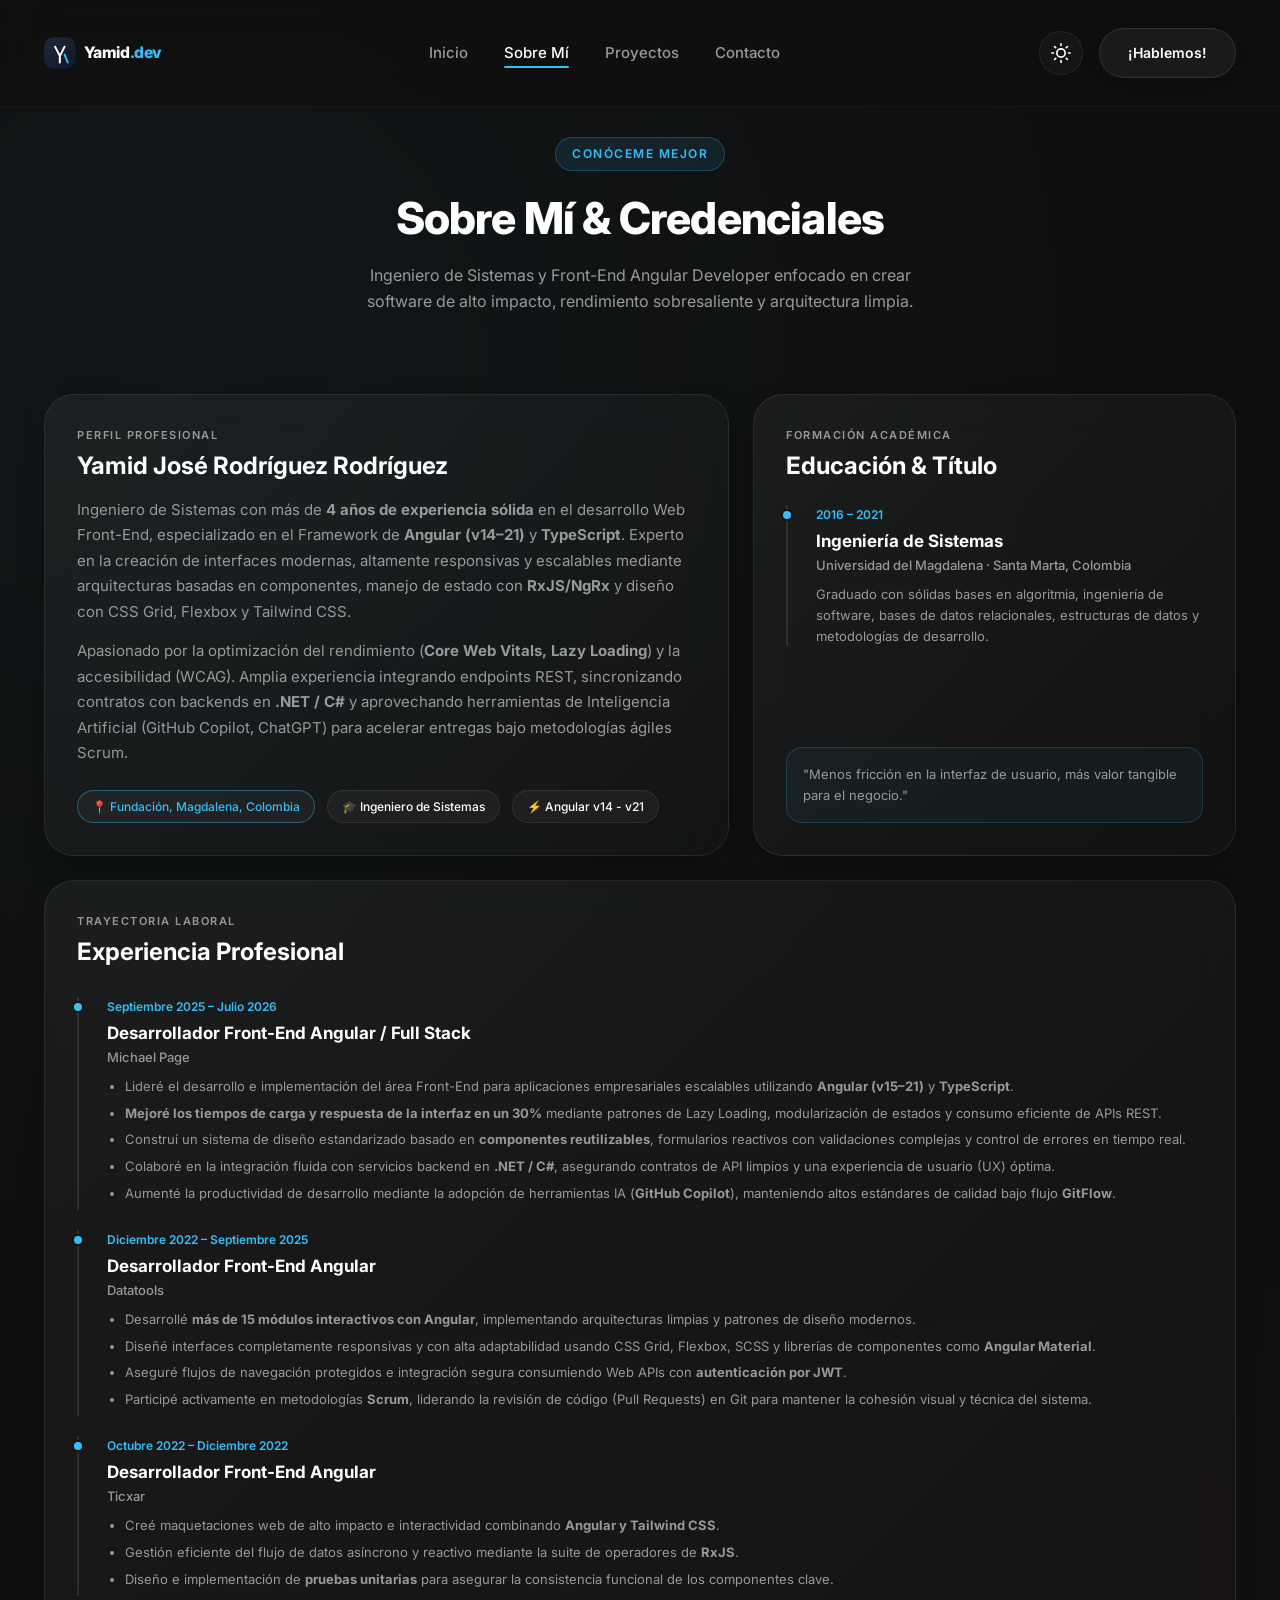
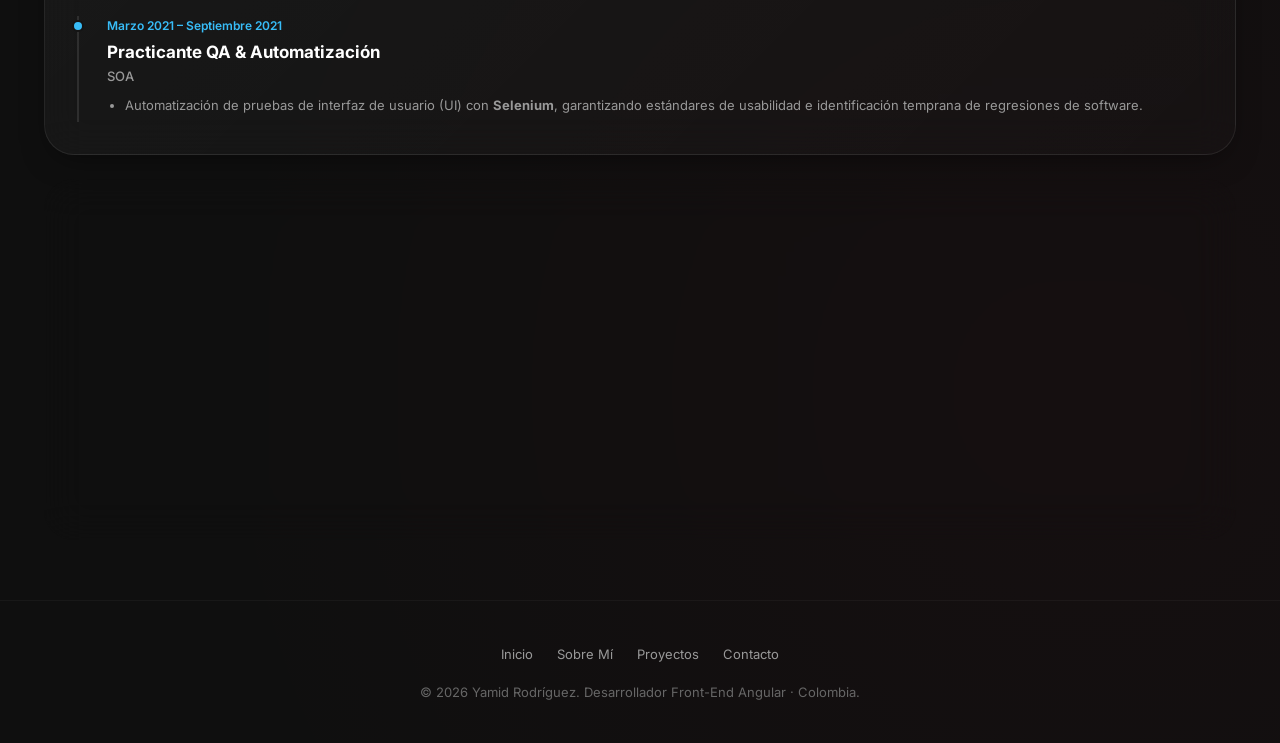
==== about.html @ b15f19d0 "feat: synchronize portfolio with real GitHub projects (SGI, Fondos, Invitacion) and setup Vercel con" ====
<!DOCTYPE html>
<html lang="es" data-theme="dark">
<head>
  <meta charset="UTF-8">
  <meta name="viewport" content="width=device-width, initial-scale=1.0">
  <meta name="color-scheme" content="dark light">
  <title>Sobre Mí & Trayectoria | Yamid Rodríguez</title>
  <meta name="description" content="Conoce la trayectoria profesional, experiencia en Michael Page y Datatools, habilidades técnicas y educación de Yamid José Rodríguez Rodríguez.">

  <!-- Google Fonts: Inter -->
  <link rel="preconnect" href="https://fonts.googleapis.com">
  <link rel="preconnect" href="https://fonts.gstatic.com" crossorigin>
  <link href="https://fonts.googleapis.com/css2?family=Inter:wght@300;400;500;600;700;800;900&display=swap" rel="stylesheet">

  <!-- CSS Stylesheets -->
  <link rel="stylesheet" href="./assets/css/style.css">
  <link rel="stylesheet" href="./assets/css/responsive.css">

  <script src="./assets/js/theme.js"></script>
</head>
<body>

  <!-- Header Area -->
  <header class="header-area">
    <div class="container header-container">
      <a href="index.html" class="logo-wrapper" aria-label="Ir al inicio">
        <svg class="logo-img" viewBox="0 0 160 48" fill="none" height="38" aria-label="Yamid.dev">
          <rect width="40" height="40" y="4" rx="12" fill="url(#logo-grad)"/>
          <path d="M14 16L20 28L26 16M20 28V36" stroke="#ffffff" stroke-width="2.5" stroke-linecap="round" stroke-linejoin="round"/>
          <path d="M26 26L30 36" stroke="#38bdf8" stroke-width="2.5" stroke-linecap="round"/>
          <text x="50" y="30" class="logo-text-main" font-family="'Inter', -apple-system, sans-serif" font-size="20" font-weight="800" letter-spacing="-0.5">Yamid<tspan class="logo-text-accent">.dev</tspan></text>
          <defs>
            <linearGradient id="logo-grad" x1="0" y1="4" x2="40" y2="44" gradientUnits="userSpaceOnUse">
              <stop stop-color="#1e293b"/>
              <stop offset="1" stop-color="#0f172a"/>
            </linearGradient>
          </defs>
        </svg>
      </a>

      <nav aria-label="Navegación principal">
        <ul class="nav-menu">
          <li><a href="index.html" class="nav-link">Inicio</a></li>
          <li><a href="about.html" class="nav-link active">Sobre Mí</a></li>
          <li><a href="works.html" class="nav-link">Proyectos</a></li>
          <li><a href="contact.html" class="nav-link">Contacto</a></li>
        </ul>
      </nav>

      <div class="header-actions">
        <button class="theme-toggle-btn" aria-label="Cambiar tema"></button>
        <a href="contact.html" class="theme-btn">¡Hablemos!</a>
        <button class="mobile-nav-toggle" aria-label="Abrir menú" aria-expanded="false">
          <svg width="24" height="24" viewBox="0 0 24 24" fill="none" stroke="currentColor" stroke-width="2">
            <line x1="3" y1="12" x2="21" y2="12"></line>
            <line x1="3" y1="6" x2="21" y2="6"></line>
            <line x1="3" y1="18" x2="21" y2="18"></line>
          </svg>
        </button>
      </div>
    </div>
  </header>

  <!-- Page Header -->
  <section class="page-header">
    <div class="container">
      <span class="page-badge">CONÓCEME MEJOR</span>
      <h1 class="page-title">Sobre Mí &amp; Credenciales</h1>
      <p class="page-subtitle">
        Ingeniero de Sistemas y Front-End Angular Developer enfocado en crear software de alto impacto, rendimiento sobresaliente y arquitectura limpia.
      </p>
    </div>
  </section>

  <!-- Main Content Bento Grid Layout -->
  <main class="bento-section">
    <div class="container">
      <div class="bento-grid">

        <!-- Perfil Bio Card (7 columns) -->
        <article class="bento-card" style="grid-column: span 7;">
          <div>
            <span class="card-tag">PERFIL PROFESIONAL</span>
            <h2 class="card-title">Yamid José Rodríguez Rodríguez</h2>
            <p class="card-desc" style="font-size: 15px; margin-top: 16px; line-height: 1.7;">
              Ingeniero de Sistemas con más de <strong>4 años de experiencia sólida</strong> en el desarrollo Web Front-End, especializado en el Framework de <strong>Angular (v14–21)</strong> y <strong>TypeScript</strong>. Experto en la creación de interfaces modernas, altamente responsivas y escalables mediante arquitecturas basadas en componentes, manejo de estado con <strong>RxJS/NgRx</strong> y diseño con CSS Grid, Flexbox y Tailwind CSS.
            </p>
            <p class="card-desc" style="font-size: 15px; margin-top: 14px; line-height: 1.7;">
              Apasionado por la optimización del rendimiento (<strong>Core Web Vitals, Lazy Loading</strong>) y la accesibilidad (WCAG). Amplia experiencia integrando endpoints REST, sincronizando contratos con backends en <strong>.NET / C#</strong> y aprovechando herramientas de Inteligencia Artificial (GitHub Copilot, ChatGPT) para acelerar entregas bajo metodologías ágiles Scrum.
            </p>
          </div>
          <div style="margin-top: 24px; display: flex; gap: 12px; flex-wrap: wrap;">
            <span class="skill-tag" style="border-color: rgba(56, 189, 248, 0.4); color: var(--accent);">📍 Fundación, Magdalena, Colombia</span>
            <span class="skill-tag">🎓 Ingeniero de Sistemas</span>
            <span class="skill-tag">⚡ Angular v14 - v21</span>
          </div>
        </article>

        <!-- Formación Académica Card (5 columns) -->
        <article class="bento-card" style="grid-column: span 5;">
          <div>
            <span class="card-tag">FORMACIÓN ACADÉMICA</span>
            <h2 class="card-title">Educación &amp; Título</h2>
            <div class="timeline-list" style="margin-top: 24px;">
              <div class="timeline-item">
                <div class="timeline-date">2016 – 2021</div>
                <div class="timeline-role">Ingeniería de Sistemas</div>
                <div class="timeline-company">Universidad del Magdalena · Santa Marta, Colombia</div>
                <p class="timeline-desc">
                  Graduado con sólidas bases en algoritmia, ingeniería de software, bases de datos relacionales, estructuras de datos y metodologías de desarrollo.
                </p>
              </div>
            </div>
          </div>
          <div style="margin-top: 24px; padding: 16px; background: rgba(56, 189, 248, 0.05); border: 1px solid rgba(56, 189, 248, 0.2); border-radius: 16px;">
            <p style="font-size: 13px; color: var(--text-muted);">
              "Menos fricción en la interfaz de usuario, más valor tangible para el negocio."
            </p>
          </div>
        </article>

        <!-- Experiencia Laboral Detallada (12 columns) -->
        <article class="bento-card" style="grid-column: span 12;">
          <div>
            <span class="card-tag">TRAYECTORIA LABORAL</span>
            <h2 class="card-title">Experiencia Profesional</h2>
            
            <div class="timeline-list" style="margin-top: 30px;">

              <!-- Michael Page -->
              <div class="timeline-item">
                <div class="timeline-date">Septiembre 2025 – Julio 2026</div>
                <div class="timeline-role">Desarrollador Front-End Angular / Full Stack</div>
                <div class="timeline-company">Michael Page</div>
                <ul class="timeline-desc">
                  <li>Lideré el desarrollo e implementación del área Front-End para aplicaciones empresariales escalables utilizando <strong>Angular (v15–21)</strong> y <strong>TypeScript</strong>.</li>
                  <li><strong>Mejoré los tiempos de carga y respuesta de la interfaz en un 30%</strong> mediante patrones de Lazy Loading, modularización de estados y consumo eficiente de APIs REST.</li>
                  <li>Construí un sistema de diseño estandarizado basado en <strong>componentes reutilizables</strong>, formularios reactivos con validaciones complejas y control de errores en tiempo real.</li>
                  <li>Colaboré en la integración fluida con servicios backend en <strong>.NET / C#</strong>, asegurando contratos de API limpios y una experiencia de usuario (UX) óptima.</li>
                  <li>Aumenté la productividad de desarrollo mediante la adopción de herramientas IA (<strong>GitHub Copilot</strong>), manteniendo altos estándares de calidad bajo flujo <strong>GitFlow</strong>.</li>
                </ul>
              </div>

              <!-- Datatools -->
              <div class="timeline-item">
                <div class="timeline-date">Diciembre 2022 – Septiembre 2025</div>
                <div class="timeline-role">Desarrollador Front-End Angular</div>
                <div class="timeline-company">Datatools</div>
                <ul class="timeline-desc">
                  <li>Desarrollé <strong>más de 15 módulos interactivos con Angular</strong>, implementando arquitecturas limpias y patrones de diseño modernos.</li>
                  <li>Diseñé interfaces completamente responsivas y con alta adaptabilidad usando CSS Grid, Flexbox, SCSS y librerías de componentes como <strong>Angular Material</strong>.</li>
                  <li>Aseguré flujos de navegación protegidos e integración segura consumiendo Web APIs con <strong>autenticación por JWT</strong>.</li>
                  <li>Participé activamente en metodologías <strong>Scrum</strong>, liderando la revisión de código (Pull Requests) en Git para mantener la cohesión visual y técnica del sistema.</li>
                </ul>
              </div>

              <!-- Ticxar -->
              <div class="timeline-item">
                <div class="timeline-date">Octubre 2022 – Diciembre 2022</div>
                <div class="timeline-role">Desarrollador Front-End Angular</div>
                <div class="timeline-company">Ticxar</div>
                <ul class="timeline-desc">
                  <li>Creé maquetaciones web de alto impacto e interactividad combinando <strong>Angular y Tailwind CSS</strong>.</li>
                  <li>Gestión eficiente del flujo de datos asíncrono y reactivo mediante la suite de operadores de <strong>RxJS</strong>.</li>
                  <li>Diseño e implementación de <strong>pruebas unitarias</strong> para asegurar la consistencia funcional de los componentes clave.</li>
                </ul>
              </div>

              <!-- SOA -->
              <div class="timeline-item">
                <div class="timeline-date">Marzo 2021 – Septiembre 2021</div>
                <div class="timeline-role">Practicante QA &amp; Automatización</div>
                <div class="timeline-company">SOA</div>
                <ul class="timeline-desc">
                  <li>Automatización de pruebas de interfaz de usuario (UI) con <strong>Selenium</strong>, garantizando estándares de usabilidad e identificación temprana de regresiones de software.</li>
                </ul>
              </div>

            </div>
          </div>
        </article>

        <!-- Habilidades Técnicas Desglosadas (12 columns) -->
        <article class="bento-card" id="skills" style="grid-column: span 12;">
          <div>
            <span class="card-tag">ARSENAL TÉCNICO</span>
            <h2 class="card-title">Habilidades &amp; Tecnologías</h2>
            
            <div style="display: grid; grid-template-columns: repeat(auto-fit, minmax(260px, 1fr)); gap: 24px; margin-top: 28px;">
              
              <!-- Frontend Core -->
              <div class="skills-category">
                <h4>Frontend Core</h4>
                <div class="skill-tags">
                  <span class="skill-tag">Angular (v10–21)</span>
                  <span class="skill-tag">TypeScript</span>
                  <span class="skill-tag">JavaScript (ES6+)</span>
                  <span class="skill-tag">HTML5</span>
                  <span class="skill-tag">CSS3 / SCSS</span>
                  <span class="skill-tag">RxJS Observables</span>
                  <span class="skill-tag">NgRx State Management</span>
                  <span class="skill-tag">Figma</span>
                </div>
              </div>

              <!-- UI & Estilos -->
              <div class="skills-category">
                <h4>UI &amp; Estilos</h4>
                <div class="skill-tags">
                  <span class="skill-tag">Tailwind CSS</span>
                  <span class="skill-tag">Angular Material</span>
                  <span class="skill-tag">CSS Grid</span>
                  <span class="skill-tag">Flexbox</span>
                  <span class="skill-tag">Bootstrap</span>
                  <span class="skill-tag">Responsive Web Design</span>
                  <span class="skill-tag">UI/UX Parsing</span>
                </div>
              </div>

              <!-- Integración & Testing -->
              <div class="skills-category">
                <h4>Integración &amp; Testing</h4>
                <div class="skill-tags">
                  <span class="skill-tag">RESTful APIs</span>
                  <span class="skill-tag">JWT Authentication</span>
                  <span class="skill-tag">Integración .NET / C#</span>
                  <span class="skill-tag">Jasmine</span>
                  <span class="skill-tag">Karma</span>
                  <span class="skill-tag">Selenium</span>
                  <span class="skill-tag">Postman &amp; Swagger</span>
                </div>
              </div>

              <!-- Herramientas & Ágil -->
              <div class="skills-category">
                <h4>Herramientas &amp; Ágil</h4>
                <div class="skill-tags">
                  <span class="skill-tag">Git / GitHub</span>
                  <span class="skill-tag">GitFlow</span>
                  <span class="skill-tag">Azure DevOps</span>
                  <span class="skill-tag">CI/CD Pipelines</span>
                  <span class="skill-tag">GitHub Copilot</span>
                  <span class="skill-tag">ChatGPT</span>
                  <span class="skill-tag">Scrum / Kanban</span>
                </div>
              </div>

            </div>
          </div>
        </article>

      </div>
    </div>
  </main>

  <!-- Footer -->
  <footer class="footer-area">
    <div class="container footer-inner">
      <ul class="footer-nav">
        <li><a href="index.html">Inicio</a></li>
        <li><a href="about.html">Sobre Mí</a></li>
        <li><a href="works.html">Proyectos</a></li>
        <li><a href="contact.html">Contacto</a></li>
      </ul>
      <p class="footer-copy">
        © 2026 Yamid Rodríguez. Desarrollador Front-End Angular · Colombia.
      </p>
    </div>
  </footer>

  <script src="./assets/js/main.js"></script>
</body>
</html>
---- assets/css/style.css ----
/* ==========================================================================
   Gridx Portfolio - Stylesheet
   Designed for Yamid Rodríguez | Front-End Angular Developer
   ========================================================================== */

:root {
  /* Dark Theme Default */
  --bg-body: #0f0f0f;
  --bg-surface: #141414;
  --bg-card: linear-gradient(135deg, rgba(255, 255, 255, 0.05) 0%, rgba(255, 255, 255, 0.015) 100%);
  --bg-card-hover: linear-gradient(135deg, rgba(255, 255, 255, 0.08) 0%, rgba(255, 255, 255, 0.03) 100%);
  --border-color: rgba(255, 255, 255, 0.08);
  --border-hover: rgba(255, 255, 255, 0.22);
  --text-main: #ffffff;
  --text-muted: #999999;
  --text-dim: #666666;
  --accent: #38bdf8;
  --accent-glow: rgba(56, 189, 248, 0.15);
  --accent-angular: #dd0031;
  --btn-bg: #1a1a1a;
  --btn-text: #ffffff;
  --btn-border: rgba(255, 255, 255, 0.1);
  --btn-hover-bg: #38bdf8;
  --btn-hover-text: #0b0f19;
  --shadow-card: 0 10px 30px -10px rgba(0, 0, 0, 0.5);
  --glow-color: rgba(255, 255, 255, 0.06);

  /* Radius */
  --radius-card: 30px;
  --radius-pill: 100px;
  --radius-inner: 20px;

  /* Transitions */
  --transition-smooth: all 0.35s cubic-bezier(0.16, 1, 0.3, 1);
  color-scheme: dark;
}

[data-theme="light"] {
  --bg-body: #f6f7fb;
  --bg-surface: #ffffff;
  --bg-card: linear-gradient(135deg, rgba(255, 255, 255, 0.95) 0%, rgba(245, 247, 250, 0.8) 100%);
  --bg-card-hover: linear-gradient(135deg, #ffffff 0%, #f0f3f8 100%);
  --border-color: rgba(0, 0, 0, 0.08);
  --border-hover: rgba(56, 189, 248, 0.4);
  --text-main: #111827;
  --text-muted: #555555;
  --text-dim: #888888;
  --accent: #0284c7;
  --accent-glow: rgba(2, 132, 199, 0.12);
  --btn-bg: #0f172a;
  --btn-text: #ffffff;
  --btn-border: transparent;
  --btn-hover-bg: #0284c7;
  --btn-hover-text: #ffffff;
  --shadow-card: 0 15px 35px -10px rgba(0, 0, 0, 0.07);
  --glow-color: rgba(2, 132, 199, 0.08);
  color-scheme: light;
}

/* Reset & Base */
*, *::before, *::after {
  box-sizing: border-box;
  margin: 0;
  padding: 0;
}

html {
  font-family: 'Inter', -apple-system, BlinkMacSystemFont, 'Segoe UI', Roboto, Oxygen, Ubuntu, Cantarell, sans-serif;
  background-color: var(--bg-body);
  color: var(--text-main);
  line-height: 1.6;
  scroll-behavior: smooth;
  -webkit-font-smoothing: antialiased;
}

body {
  min-height: 100vh;
  background-color: var(--bg-body);
  background-image: 
    radial-gradient(circle at 15% 15%, rgba(56, 189, 248, 0.04) 0%, transparent 40%),
    radial-gradient(circle at 85% 85%, rgba(221, 0, 49, 0.03) 0%, transparent 40%);
  background-attachment: fixed;
  overflow-x: hidden;
  display: flex;
  flex-direction: column;
  opacity: 1;
  transform: translateY(0);
  transition: opacity 0.25s cubic-bezier(0.16, 1, 0.3, 1), transform 0.25s cubic-bezier(0.16, 1, 0.3, 1);
}

body.page-entering {
  opacity: 0;
  transform: translateY(8px);
}

body.page-exiting {
  opacity: 0;
  transform: translateY(-8px);
  pointer-events: none;
}

/* ==========================================================================
   Modern View Transitions (Cross-Document)
   ========================================================================== */
@media (prefers-reduced-motion: no-preference) {
  @view-transition {
    navigation: auto;
  }

  ::view-transition-old(root) {
    animation: 240ms cubic-bezier(0.4, 0, 1, 1) both page-view-out;
  }

  ::view-transition-new(root) {
    animation: 280ms cubic-bezier(0, 0, 0.2, 1) both page-view-in;
  }
}

@keyframes page-view-out {
  from { opacity: 1; transform: scale(1); }
  to { opacity: 0; transform: scale(0.99); }
}

@keyframes page-view-in {
  from { opacity: 0; transform: scale(1.01) translateY(6px); }
  to { opacity: 1; transform: scale(1) translateY(0); }
}

/* Custom Scrollbar */
::-webkit-scrollbar {
  width: 8px;
}
::-webkit-scrollbar-track {
  background: var(--bg-body);
}
::-webkit-scrollbar-thumb {
  background: rgba(255, 255, 255, 0.15);
  border-radius: 4px;
}
[data-theme="light"] ::-webkit-scrollbar-thumb {
  background: rgba(0, 0, 0, 0.2);
}

a {
  color: inherit;
  text-decoration: none;
  transition: var(--transition-smooth);
}

img, svg {
  display: block;
  max-width: 100%;
}

.container {
  width: 100%;
  max-width: 1240px;
  margin: 0 auto;
  padding: 0 24px;
}

/* Header & Navigation */
.header-area {
  padding: 28px 0;
  position: sticky;
  top: 0;
  z-index: 100;
  background: rgba(15, 15, 15, 0.75);
  backdrop-filter: blur(16px);
  -webkit-backdrop-filter: blur(16px);
  border-bottom: 1px solid rgba(255, 255, 255, 0.04);
}

[data-theme="light"] .header-area {
  background: rgba(246, 247, 251, 0.85);
  border-bottom: 1px solid rgba(0, 0, 0, 0.05);
}

.header-container {
  display: flex;
  align-items: center;
  justify-content: space-between;
}

.logo-wrapper {
  display: flex;
  align-items: center;
  gap: 12px;
  color: var(--text-main);
}

.logo-img {
  height: 38px;
  width: auto;
}

.logo-text-main {
  fill: var(--text-main);
  transition: fill 0.3s ease;
}

.logo-text-accent {
  fill: var(--accent);
  transition: fill 0.3s ease;
}

.nav-menu {
  display: flex;
  align-items: center;
  list-style: none;
  gap: 36px;
}

.nav-link {
  font-size: 15px;
  font-weight: 500;
  color: var(--text-muted);
  position: relative;
  padding: 6px 0;
}

.nav-link:hover,
.nav-link.active {
  color: var(--text-main);
}

.nav-link.active::after {
  content: '';
  position: absolute;
  bottom: 0;
  left: 0;
  width: 100%;
  height: 2px;
  background-color: var(--accent);
  border-radius: 2px;
}

.header-actions {
  display: flex;
  align-items: center;
  gap: 16px;
}

/* Theme Toggle Button */
.theme-toggle-btn {
  background: var(--bg-surface);
  border: 1px solid var(--border-color);
  color: var(--text-main);
  width: 44px;
  height: 44px;
  border-radius: 50%;
  cursor: pointer;
  display: flex;
  align-items: center;
  justify-content: center;
  transition: var(--transition-smooth);
}

.theme-toggle-btn:hover {
  border-color: var(--accent);
  transform: rotate(15deg);
}

.theme-toggle-btn svg {
  width: 20px;
  height: 20px;
}

/* Buttons */
.theme-btn {
  display: inline-flex;
  align-items: center;
  justify-content: center;
  gap: 8px;
  padding: 13px 28px;
  border-radius: var(--radius-pill);
  background: var(--btn-bg);
  color: var(--btn-text);
  font-size: 14px;
  font-weight: 600;
  border: 1px solid var(--btn-border);
  cursor: pointer;
  transition: var(--transition-smooth);
  box-shadow: 0 4px 15px rgba(0, 0, 0, 0.15);
}

.theme-btn:hover {
  background: var(--btn-hover-bg);
  color: var(--btn-hover-text);
  border-color: transparent;
  transform: translateY(-2px);
  box-shadow: 0 8px 25px rgba(56, 189, 248, 0.25);
}

.theme-btn-secondary {
  background: rgba(255, 255, 255, 0.05);
  border: 1px solid var(--border-color);
}
.theme-btn-secondary:hover {
  background: rgba(255, 255, 255, 0.1);
  color: var(--text-main);
  border-color: var(--border-hover);
}

/* Mobile Toggle */
.mobile-nav-toggle {
  display: none;
  background: none;
  border: none;
  color: var(--text-main);
  cursor: pointer;
  padding: 8px;
}

/* ==========================================================================
   Bento Grid Architecture
   ========================================================================== */
.bento-section {
  padding: 40px 0 60px;
  flex: 1;
}

.bento-grid {
  display: grid;
  grid-template-columns: repeat(12, 1fr);
  gap: 24px;
}

@keyframes bentoIn {
  from {
    opacity: 0;
    transform: translateY(16px);
  }
  to {
    opacity: 1;
    transform: translateY(0);
  }
}

/* Generic Bento Card */
.bento-card {
  position: relative;
  background: var(--bg-card);
  border: 1px solid var(--border-color);
  border-radius: var(--radius-card);
  padding: 32px;
  display: flex;
  flex-direction: column;
  justify-content: space-between;
  overflow: hidden;
  box-shadow: var(--shadow-card);
  backdrop-filter: blur(20px);
  -webkit-backdrop-filter: blur(20px);
  transition: border-color 0.35s ease, transform 0.35s cubic-bezier(0.16, 1, 0.3, 1), box-shadow 0.35s ease;
  animation: bentoIn 0.45s cubic-bezier(0.16, 1, 0.3, 1) both;
}

.bento-grid > *:nth-child(1) { animation-delay: 0.04s; }
.bento-grid > *:nth-child(2) { animation-delay: 0.08s; }
.bento-grid > *:nth-child(3) { animation-delay: 0.12s; }
.bento-grid > *:nth-child(4) { animation-delay: 0.16s; }
.bento-grid > *:nth-child(5) { animation-delay: 0.20s; }
.bento-grid > *:nth-child(6) { animation-delay: 0.24s; }
.bento-grid > *:nth-child(7) { animation-delay: 0.28s; }
.bento-grid > *:nth-child(8) { animation-delay: 0.32s; }

@media (prefers-reduced-motion: reduce) {
  .bento-card,
  body {
    animation: none !important;
    transition: none !important;
  }
}

.bento-card::before {
  content: '';
  position: absolute;
  top: var(--mouse-y, -100px);
  left: var(--mouse-x, -100px);
  width: 250px;
  height: 250px;
  background: radial-gradient(circle, var(--glow-color) 0%, transparent 70%);
  transform: translate(-50%, -50%);
  pointer-events: none;
  opacity: 0;
  transition: opacity 0.3s ease;
  z-index: 0;
}

.bento-card:hover::before {
  opacity: 1;
}

.bento-card:hover {
  border-color: var(--border-hover);
  transform: translateY(-4px);
  box-shadow: 0 16px 40px -10px rgba(0, 0, 0, 0.6);
}

.bento-card > * {
  position: relative;
  z-index: 1;
}

/* Signature Gridx Arrow Button */
.card-arrow-btn {
  position: absolute;
  bottom: 28px;
  right: 28px;
  width: 44px;
  height: 44px;
  border-radius: 50%;
  display: flex;
  align-items: center;
  justify-content: center;
  background: rgba(255, 255, 255, 0.03);
  border: 1px solid var(--border-color);
  color: var(--text-muted);
  transition: var(--transition-smooth);
  z-index: 2;
}

.card-arrow-btn svg {
  width: 18px;
  height: 18px;
  transition: transform 0.3s ease;
}

.bento-card:hover .card-arrow-btn {
  background: var(--text-main);
  color: var(--bg-body);
  border-color: var(--text-main);
  transform: scale(1.08);
}

[data-theme="light"] .bento-card:hover .card-arrow-btn {
  background: var(--btn-hover-bg);
  color: #ffffff;
}

.bento-card:hover .card-arrow-btn svg {
  transform: translate(2px, -2px);
}

/* Card Content Typography */
.card-tag {
  font-size: 11px;
  text-transform: uppercase;
  letter-spacing: 1.5px;
  color: var(--text-muted);
  font-weight: 600;
  margin-bottom: 6px;
  display: block;
}

.card-title {
  font-size: 24px;
  font-weight: 700;
  color: var(--text-main);
  line-height: 1.25;
}

.card-desc {
  font-size: 14px;
  color: var(--text-muted);
  margin-top: 8px;
  line-height: 1.5;
}

/* ==========================================================================
   Bento Grid Specific Cards (Row 1)
   ========================================================================== */

/* 1. Hero Profile Card (Span 7 cols) */
.card-hero-profile {
  grid-column: span 7;
  display: flex;
  flex-direction: row;
  align-items: center;
  gap: 32px;
  padding: 40px;
}

.hero-avatar-box {
  flex-shrink: 0;
  width: 190px;
  height: 190px;
  border-radius: 24px;
  overflow: hidden;
  border: 1px solid var(--border-color);
  background: #151926;
  position: relative;
}

.hero-avatar-box img {
  width: 100%;
  height: 100%;
  object-fit: cover;
}

.hero-info {
  flex: 1;
}

.hero-role-pill {
  display: inline-flex;
  align-items: center;
  gap: 8px;
  padding: 6px 14px;
  border-radius: var(--radius-pill);
  background: rgba(56, 189, 248, 0.1);
  border: 1px solid rgba(56, 189, 248, 0.25);
  color: var(--accent);
  font-size: 12px;
  font-weight: 600;
  margin-bottom: 14px;
}

.hero-name {
  font-size: 36px;
  font-weight: 800;
  letter-spacing: -0.5px;
  line-height: 1.15;
  color: var(--text-main);
  margin-bottom: 12px;
}

.hero-bio {
  font-size: 14px;
  color: var(--text-muted);
  line-height: 1.6;
  max-width: 380px;
}

/* 2. Credentials / About Teaser Card (Span 5 cols) */
.card-credentials {
  grid-column: span 5;
}

.credentials-preview {
  margin: 16px 0 24px;
  padding: 16px;
  background: rgba(0, 0, 0, 0.2);
  border: 1px solid rgba(255, 255, 255, 0.05);
  border-radius: 18px;
}

.credentials-preview-item {
  display: flex;
  align-items: center;
  gap: 12px;
  margin-bottom: 10px;
}
.credentials-preview-item:last-child {
  margin-bottom: 0;
}

.cred-icon {
  width: 32px;
  height: 32px;
  border-radius: 8px;
  display: flex;
  align-items: center;
  justify-content: center;
  background: rgba(255, 255, 255, 0.05);
  color: var(--accent);
}

.cred-text h4 {
  font-size: 13px;
  font-weight: 600;
}
.cred-text p {
  font-size: 11px;
  color: var(--text-muted);
}

/* ==========================================================================
   Bento Grid Row 2: Marquee Ticker (Span 12 cols)
   ========================================================================== */
.card-marquee {
  grid-column: span 12;
  padding: 18px 0;
  border-radius: var(--radius-pill);
  overflow: hidden;
  background: var(--bg-surface);
  border: 1px solid var(--border-color);
}

.marquee-track {
  display: flex;
  width: max-content;
  animation: marquee-slide 28s linear infinite;
  white-space: nowrap;
}

.marquee-track:hover {
  animation-play-state: paused;
}

.marquee-content {
  display: flex;
  align-items: center;
  gap: 32px;
  padding-right: 32px;
  font-size: 13px;
  font-weight: 600;
  text-transform: uppercase;
  letter-spacing: 1.5px;
  color: var(--text-muted);
}

.marquee-item {
  display: flex;
  align-items: center;
  gap: 12px;
}

.marquee-star {
  color: var(--accent);
  font-size: 16px;
}

@keyframes marquee-slide {
  0% { transform: translateX(0); }
  100% { transform: translateX(-50%); }
}

/* ==========================================================================
   Bento Grid Row 3: Projects, Services & Profiles
   ========================================================================== */

/* 3. Featured Projects Showcase Card (Span 4 cols) */
.card-projects-showcase {
  grid-column: span 4;
}

.project-thumb-preview {
  margin: 10px 0 20px;
  border-radius: 18px;
  overflow: hidden;
  border: 1px solid rgba(255, 255, 255, 0.06);
  height: 165px;
}

.project-thumb-preview img {
  width: 100%;
  height: 100%;
  object-fit: cover;
  transition: transform 0.5s ease;
}

.card-projects-showcase:hover .project-thumb-preview img {
  transform: scale(1.04);
}

/* 4. Specialization / Services Card (Span 4 cols) */
.card-services {
  grid-column: span 4;
}

.services-icons-grid {
  display: grid;
  grid-template-columns: repeat(3, 1fr);
  gap: 12px;
  margin: 20px 0 30px;
}

.service-icon-box {
  background: rgba(255, 255, 255, 0.03);
  border: 1px solid rgba(255, 255, 255, 0.06);
  border-radius: 16px;
  padding: 16px 8px;
  text-align: center;
  display: flex;
  flex-direction: column;
  align-items: center;
  gap: 8px;
  transition: var(--transition-smooth);
}

.service-icon-box svg {
  width: 28px;
  height: 28px;
  color: var(--accent);
}

.service-icon-box span {
  font-size: 11px;
  font-weight: 600;
  color: var(--text-muted);
}

.bento-card:hover .service-icon-box {
  background: rgba(255, 255, 255, 0.06);
}

/* 5. Stay With Me / Social Profiles Card (Span 4 cols) */
.card-profiles {
  grid-column: span 4;
}

.social-links-grid {
  display: flex;
  align-items: center;
  justify-content: center;
  gap: 16px;
  margin: 24px 0 30px;
}

.social-circle-btn {
  width: 58px;
  height: 58px;
  border-radius: 50%;
  background: rgba(255, 255, 255, 0.03);
  border: 1px solid var(--border-color);
  display: flex;
  align-items: center;
  justify-content: center;
  color: var(--text-main);
  transition: var(--transition-smooth);
}

.social-circle-btn svg {
  width: 22px;
  height: 22px;
}

.social-circle-btn:hover {
  background: var(--text-main);
  color: var(--bg-body);
  border-color: var(--text-main);
  transform: translateY(-4px);
}

/* ==========================================================================
   Bento Grid Row 4: Stats & CTA Card
   ========================================================================== */

/* 6. Stats Metrics Card (Span 5 cols) */
.card-stats {
  grid-column: span 5;
}

.stats-container {
  display: grid;
  grid-template-columns: repeat(3, 1fr);
  gap: 12px;
  height: 100%;
  align-items: center;
}

.stat-item {
  background: rgba(255, 255, 255, 0.03);
  border: 1px solid rgba(255, 255, 255, 0.06);
  border-radius: 20px;
  padding: 24px 12px;
  text-align: center;
  transition: var(--transition-smooth);
}

.stat-number {
  font-size: 34px;
  font-weight: 800;
  color: var(--text-main);
  line-height: 1;
  margin-bottom: 8px;
  background: linear-gradient(135deg, #ffffff 40%, var(--accent) 100%);
  -webkit-background-clip: text;
  -webkit-text-fill-color: transparent;
}

.stat-label {
  font-size: 11px;
  text-transform: uppercase;
  letter-spacing: 1px;
  color: var(--text-muted);
  font-weight: 600;
  line-height: 1.3;
}

/* 7. Call To Action (Let's Work Together) Card (Span 7 cols) */
.card-cta {
  grid-column: span 7;
  display: flex;
  flex-direction: column;
  justify-content: space-between;
}

.cta-headline {
  font-size: 42px;
  font-weight: 800;
  line-height: 1.15;
  letter-spacing: -0.5px;
  margin-top: 10px;
}

.cta-headline span {
  color: var(--accent);
}

.cta-actions {
  display: flex;
  align-items: center;
  gap: 16px;
  margin-top: 24px;
}

/* ==========================================================================
   Subpages Style (About, Works, Contact)
   ========================================================================== */
.page-header {
  padding: 30px 0 40px;
  text-align: center;
}

.page-badge {
  display: inline-flex;
  align-items: center;
  gap: 8px;
  padding: 6px 16px;
  border-radius: var(--radius-pill);
  background: rgba(56, 189, 248, 0.1);
  border: 1px solid rgba(56, 189, 248, 0.25);
  color: var(--accent);
  font-size: 12px;
  font-weight: 600;
  text-transform: uppercase;
  letter-spacing: 1.5px;
  margin-bottom: 12px;
}

.page-title {
  font-size: 44px;
  font-weight: 800;
  letter-spacing: -0.8px;
  color: var(--text-main);
}

.page-subtitle {
  font-size: 16px;
  color: var(--text-muted);
  max-width: 600px;
  margin: 10px auto 0;
}

/* Timeline Components (About Page) */
.timeline-list {
  display: flex;
  flex-direction: column;
  gap: 20px;
  margin-top: 20px;
}

.timeline-item {
  position: relative;
  padding-left: 28px;
  border-left: 2px solid rgba(255, 255, 255, 0.1);
}

.timeline-item::before {
  content: '';
  position: absolute;
  left: -7px;
  top: 4px;
  width: 12px;
  height: 12px;
  border-radius: 50%;
  background: var(--accent);
  border: 2px solid var(--bg-surface);
}

.timeline-date {
  font-size: 12px;
  font-weight: 600;
  color: var(--accent);
  margin-bottom: 4px;
}

.timeline-role {
  font-size: 17px;
  font-weight: 700;
  color: var(--text-main);
}

.timeline-company {
  font-size: 13px;
  color: var(--text-muted);
  font-weight: 500;
  margin-bottom: 8px;
}

.timeline-desc {
  font-size: 13px;
  color: var(--text-muted);
  line-height: 1.6;
}

.timeline-desc li {
  margin-left: 18px;
  margin-bottom: 6px;
}

/* Skills Badges Grid */
.skills-category {
  margin-bottom: 24px;
}
.skills-category:last-child {
  margin-bottom: 0;
}

.skills-category h4 {
  font-size: 13px;
  text-transform: uppercase;
  letter-spacing: 1px;
  color: var(--text-muted);
  margin-bottom: 12px;
}

.skill-tags {
  display: flex;
  flex-wrap: wrap;
  gap: 8px;
}

.skill-tag {
  background: rgba(255, 255, 255, 0.04);
  border: 1px solid var(--border-color);
  padding: 6px 14px;
  border-radius: var(--radius-pill);
  font-size: 12px;
  font-weight: 500;
  color: var(--text-main);
  transition: var(--transition-smooth);
}

.skill-tag:hover {
  background: rgba(56, 189, 248, 0.15);
  border-color: var(--accent);
  color: var(--accent);
}

/* Projects Filter & Grid (Works Page) */
.filter-tabs {
  display: flex;
  justify-content: center;
  flex-wrap: wrap;
  gap: 12px;
  margin-bottom: 36px;
}

.filter-btn {
  background: var(--bg-surface);
  border: 1px solid var(--border-color);
  color: var(--text-muted);
  padding: 10px 22px;
  border-radius: var(--radius-pill);
  font-size: 13px;
  font-weight: 600;
  cursor: pointer;
  transition: var(--transition-smooth);
}

.filter-btn:hover,
.filter-btn.active {
  background: var(--accent);
  color: #0b0f19;
  border-color: var(--accent);
}

.works-grid {
  display: grid;
  grid-template-columns: repeat(2, 1fr);
  gap: 24px;
}

.project-card {
  display: flex;
  flex-direction: column;
}

.project-media {
  border-radius: 20px;
  overflow: hidden;
  border: 1px solid rgba(255, 255, 255, 0.08);
  height: 240px;
  position: relative;
  margin-bottom: 20px;
}

.project-media img {
  width: 100%;
  height: 100%;
  object-fit: cover;
  transition: transform 0.5s ease;
}

.project-card:hover .project-media img {
  transform: scale(1.05);
}

.project-badges {
  display: flex;
  gap: 8px;
  flex-wrap: wrap;
  margin: 12px 0;
}

.project-actions {
  display: flex;
  gap: 12px;
  margin-top: 18px;
}

/* Contact Page Components */
.contact-grid {
  display: grid;
  grid-template-columns: 5fr 7fr;
  gap: 24px;
}

.contact-info-list {
  display: flex;
  flex-direction: column;
  gap: 16px;
  margin-top: 24px;
}

.contact-info-item {
  display: flex;
  align-items: center;
  gap: 16px;
  padding: 16px;
  border-radius: 18px;
  background: rgba(255, 255, 255, 0.02);
  border: 1px solid var(--border-color);
  transition: var(--transition-smooth);
}

.contact-info-item:hover {
  border-color: var(--accent);
  background: rgba(56, 189, 248, 0.04);
}

.contact-info-icon {
  width: 44px;
  height: 44px;
  border-radius: 12px;
  background: rgba(56, 189, 248, 0.1);
  color: var(--accent);
  display: flex;
  align-items: center;
  justify-content: center;
  flex-shrink: 0;
}

.contact-info-text h5 {
  font-size: 11px;
  text-transform: uppercase;
  color: var(--text-muted);
  letter-spacing: 1px;
}

.contact-info-text p {
  font-size: 14px;
  font-weight: 600;
  color: var(--text-main);
}

.copy-btn {
  background: none;
  border: none;
  color: var(--text-muted);
  cursor: pointer;
  margin-left: auto;
  padding: 8px;
  transition: var(--transition-smooth);
}

.copy-btn:hover {
  color: var(--accent);
  transform: scale(1.15);
}

/* Contact Form */
.contact-form {
  display: flex;
  flex-direction: column;
  gap: 16px;
}

.form-group {
  display: flex;
  flex-direction: column;
  gap: 8px;
}

.form-group label {
  font-size: 13px;
  font-weight: 600;
  color: var(--text-main);
}

.form-input,
.form-textarea {
  width: 100%;
  padding: 14px 18px;
  border-radius: 14px;
  background: rgba(255, 255, 255, 0.03);
  border: 1px solid var(--border-color);
  color: var(--text-main);
  font-family: inherit;
  font-size: 14px;
  outline: none;
  transition: var(--transition-smooth);
}

[data-theme="light"] .form-input,
[data-theme="light"] .form-textarea {
  background: #f8fafc;
}

.form-input:focus,
.form-textarea:focus {
  border-color: var(--accent);
  box-shadow: 0 0 0 3px var(--accent-glow);
  background: rgba(255, 255, 255, 0.06);
}

.form-textarea {
  min-height: 130px;
  resize: vertical;
}

/* Toast Notifications */
.toast-notice {
  position: fixed;
  bottom: 30px;
  right: 30px;
  background: #0f172a;
  border: 1px solid var(--accent);
  color: #ffffff;
  padding: 14px 22px;
  border-radius: 12px;
  font-size: 14px;
  font-weight: 500;
  box-shadow: 0 10px 30px rgba(0,0,0,0.5);
  display: flex;
  align-items: center;
  gap: 10px;
  z-index: 1000;
  opacity: 0;
  transform: translateY(20px);
  transition: all 0.3s ease;
  pointer-events: none;
}

.toast-notice.show {
  opacity: 1;
  transform: translateY(0);
  pointer-events: auto;
}

/* Footer */
.footer-area {
  padding: 40px 0;
  border-top: 1px solid rgba(255, 255, 255, 0.04);
  margin-top: auto;
  text-align: center;
}

.footer-inner {
  display: flex;
  flex-direction: column;
  align-items: center;
  gap: 16px;
}

.footer-nav {
  display: flex;
  gap: 24px;
  list-style: none;
}

.footer-nav a {
  font-size: 13px;
  color: var(--text-muted);
}
.footer-nav a:hover {
  color: var(--text-main);
}

.footer-copy {
  font-size: 13px;
  color: var(--text-dim);
}
---- assets/css/responsive.css ----
/* ==========================================================================
   Responsive Adaptations
   ========================================================================== */

@media (max-width: 1080px) {
  .card-hero-profile {
    grid-column: span 12;
  }

  .card-credentials {
    grid-column: span 12;
  }

  .card-projects-showcase {
    grid-column: span 6;
  }

  .card-services {
    grid-column: span 6;
  }

  .card-profiles {
    grid-column: span 6;
  }

  .card-stats {
    grid-column: span 6;
  }

  .card-cta {
    grid-column: span 12;
  }

  .contact-grid {
    grid-template-columns: 1fr;
  }
}

@media (max-width: 900px) {
  .nav-menu {
    position: fixed;
    top: 0;
    right: -100%;
    width: 280px;
    height: 100vh;
    background: var(--bg-surface);
    flex-direction: column;
    justify-content: center;
    gap: 28px;
    padding: 40px 24px;
    box-shadow: -10px 0 30px rgba(0, 0, 0, 0.5);
    transition: right 0.4s cubic-bezier(0.16, 1, 0.3, 1);
    z-index: 999;
    border-left: 1px solid var(--border-color);
  }

  .nav-menu.open {
    right: 0;
  }

  .nav-link {
    font-size: 18px;
  }

  .mobile-nav-toggle {
    display: flex;
    align-items: center;
    justify-content: center;
    z-index: 1000;
  }

  .card-projects-showcase,
  .card-services,
  .card-profiles,
  .card-stats {
    grid-column: span 12;
  }

  .works-grid {
    grid-template-columns: 1fr;
  }
}

@media (max-width: 680px) {
  .bento-grid {
    gap: 16px;
  }

  .bento-card {
    padding: 24px 20px;
    border-radius: 24px;
  }

  .card-hero-profile {
    flex-direction: column;
    align-items: flex-start;
    padding: 24px 20px;
    gap: 20px;
  }

  .hero-avatar-box {
    width: 140px;
    height: 140px;
  }

  .hero-name {
    font-size: 28px;
  }

  .page-title {
    font-size: 32px;
  }

  .cta-headline {
    font-size: 30px;
  }

  .stats-container {
    grid-template-columns: 1fr;
    gap: 10px;
  }

  .services-icons-grid {
    grid-template-columns: repeat(2, 1fr);
  }

  .header-actions .theme-btn {
    display: none; /* Keep header clean on small phones; CTA in hero and menu is visible */
  }

  .card-arrow-btn {
    bottom: 20px;
    right: 20px;
    width: 38px;
    height: 38px;
  }
}
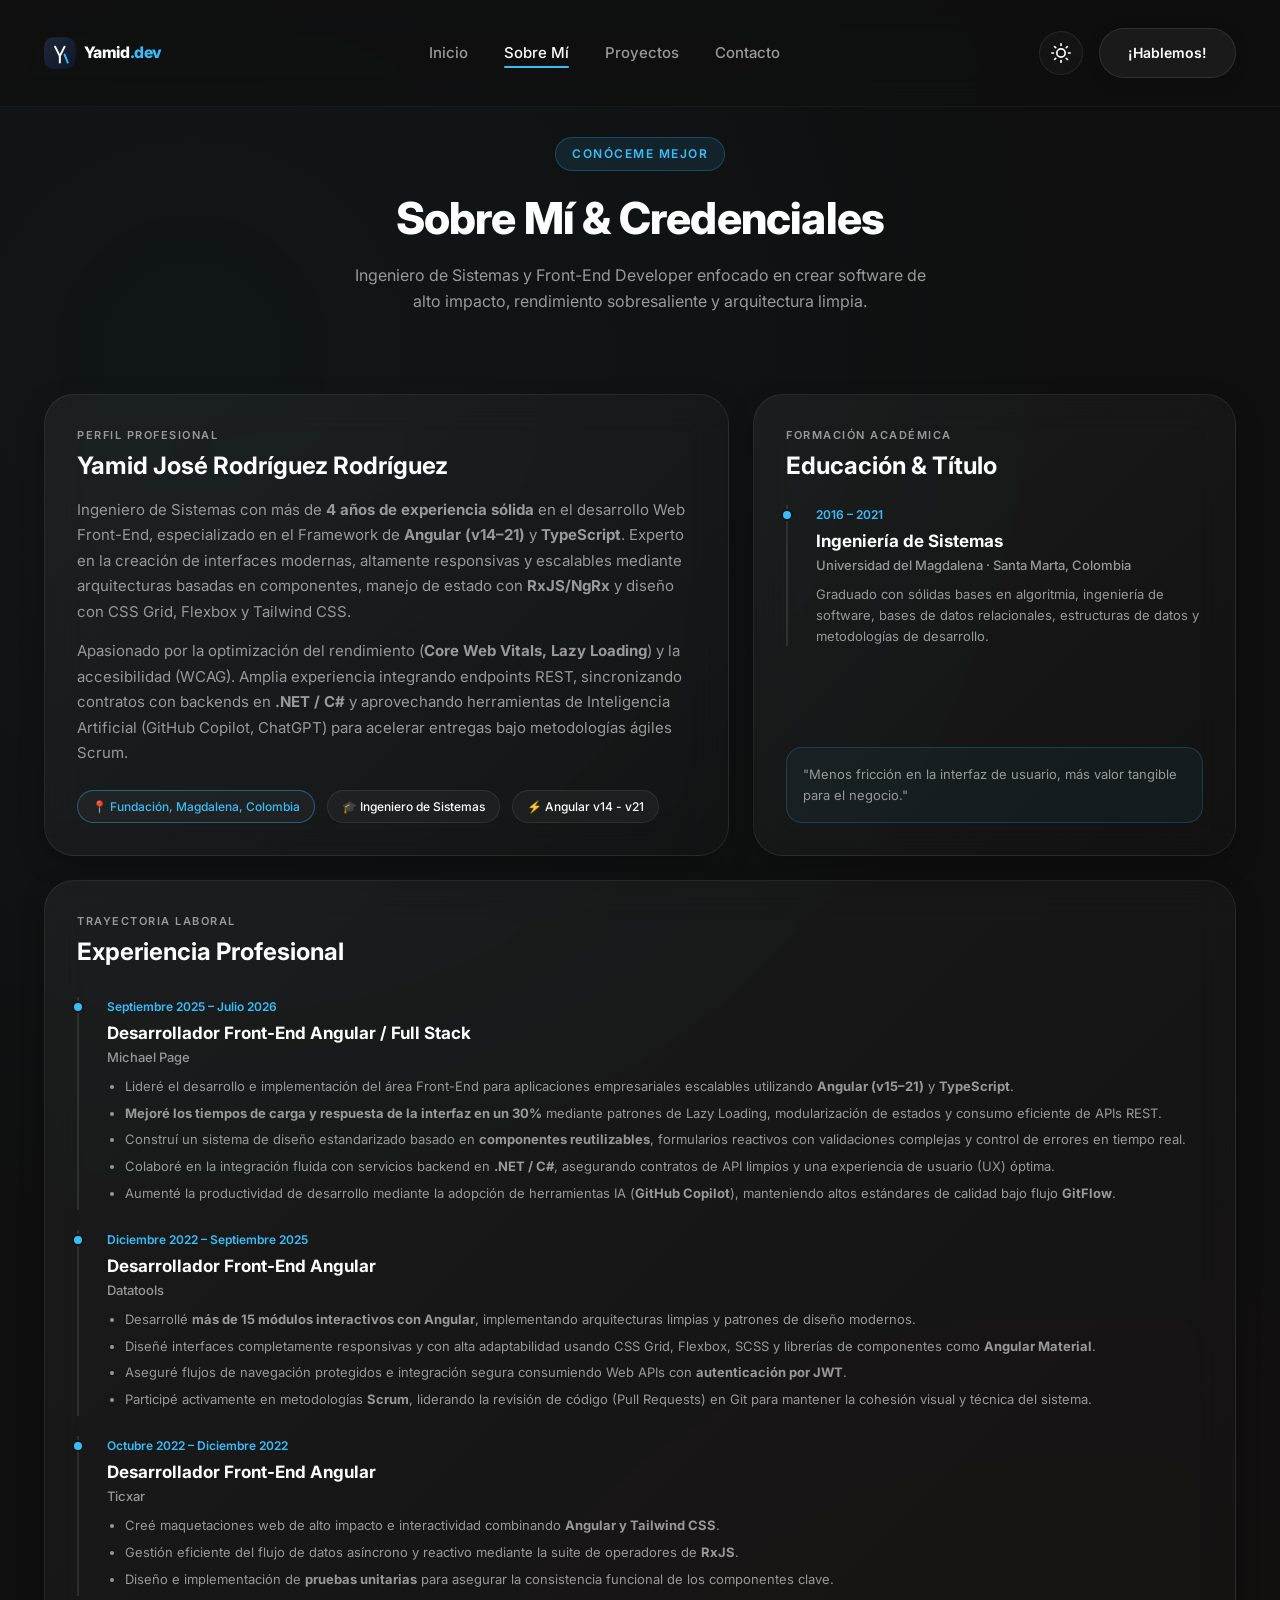
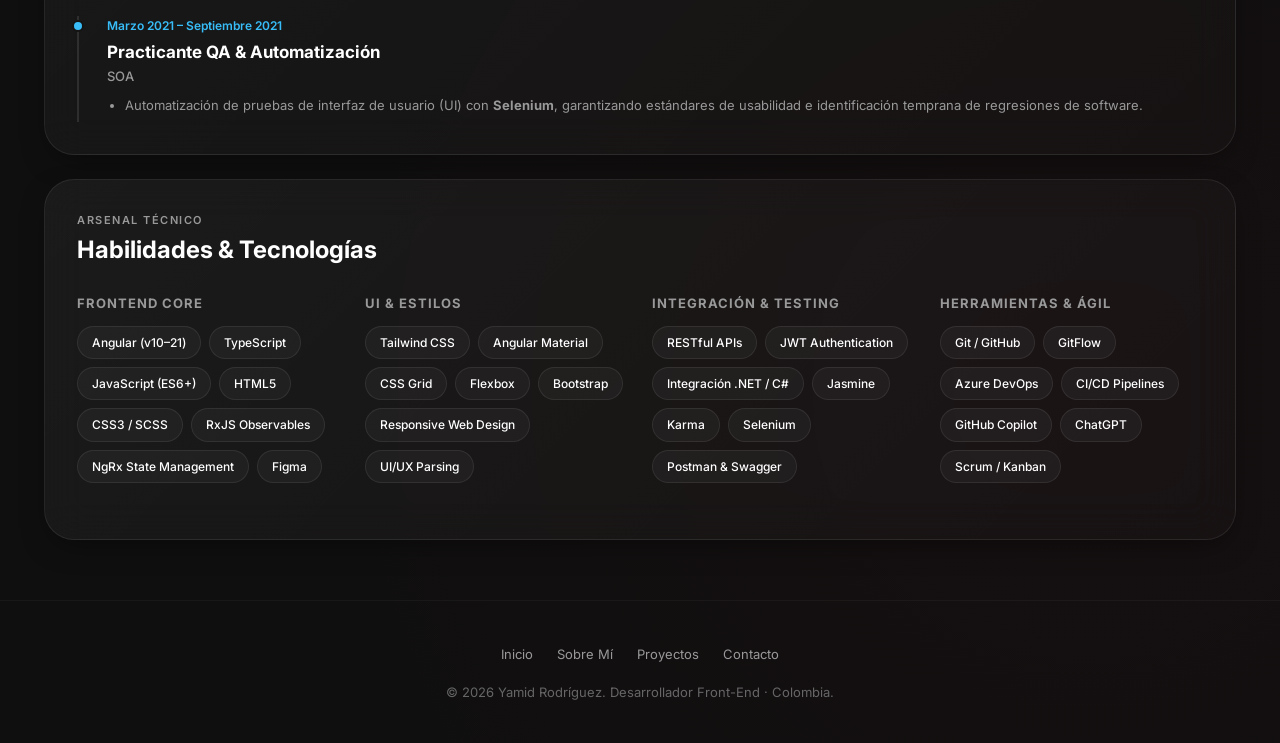
==== commit f7060fc0: "feat: change title to Front-End Developer and add React logo badge alongside Angular to avatar" ====
--- a/about.html
+++ b/about.html
@@ -67,7 +67,7 @@
       <span class="page-badge">CONÓCEME MEJOR</span>
       <h1 class="page-title">Sobre Mí &amp; Credenciales</h1>
       <p class="page-subtitle">
-        Ingeniero de Sistemas y Front-End Angular Developer enfocado en crear software de alto impacto, rendimiento sobresaliente y arquitectura limpia.
+        Ingeniero de Sistemas y Front-End Developer enfocado en crear software de alto impacto, rendimiento sobresaliente y arquitectura limpia.
       </p>
     </div>
   </section>
@@ -263,7 +263,7 @@
         <li><a href="contact.html">Contacto</a></li>
       </ul>
       <p class="footer-copy">
-        © 2026 Yamid Rodríguez. Desarrollador Front-End Angular · Colombia.
+        © 2026 Yamid Rodríguez. Desarrollador Front-End · Colombia.
       </p>
     </div>
   </footer>
--- a/assets/css/style.css
+++ b/assets/css/style.css
@@ -1067,19 +1067,35 @@
   color: var(--text-main);
 }
 
+.contact-item-actions {
+  display: flex;
+  align-items: center;
+  gap: 8px;
+  margin-left: auto;
+  flex-shrink: 0;
+}
+
 .copy-btn {
   background: none;
   border: none;
   color: var(--text-muted);
   cursor: pointer;
-  margin-left: auto;
   padding: 8px;
+  border-radius: 8px;
+  display: flex;
+  align-items: center;
+  justify-content: center;
   transition: var(--transition-smooth);
 }
 
 .copy-btn:hover {
   color: var(--accent);
-  transform: scale(1.15);
+  background: rgba(56, 189, 248, 0.1);
+  transform: scale(1.1);
+}
+
+.contact-action-link {
+  white-space: nowrap;
 }
 
 /* Contact Form */
--- a/assets/css/responsive.css
+++ b/assets/css/responsive.css
@@ -1,7 +1,8 @@
 /* ==========================================================================
-   Responsive Adaptations
+   Responsive Adaptations & Mobile Experience Optimization
    ========================================================================== */
 
+/* 1. Large Tablets & Small Desktops (<= 1080px) */
 @media (max-width: 1080px) {
   .card-hero-profile {
     grid-column: span 12;
@@ -36,20 +37,28 @@
   }
 }
 
+/* 2. Tablets & Landscape Phones (<= 900px) */
 @media (max-width: 900px) {
+  .container {
+    padding: 0 20px;
+  }
+
+  /* Off-canvas Drawer Navigation */
   .nav-menu {
     position: fixed;
     top: 0;
     right: -100%;
-    width: 280px;
+    width: min(300px, 80vw);
     height: 100vh;
     background: var(--bg-surface);
+    backdrop-filter: blur(20px);
+    -webkit-backdrop-filter: blur(20px);
     flex-direction: column;
     justify-content: center;
-    gap: 28px;
-    padding: 40px 24px;
-    box-shadow: -10px 0 30px rgba(0, 0, 0, 0.5);
-    transition: right 0.4s cubic-bezier(0.16, 1, 0.3, 1);
+    gap: 24px;
+    padding: 40px 28px;
+    box-shadow: -12px 0 35px rgba(0, 0, 0, 0.6);
+    transition: right 0.38s cubic-bezier(0.16, 1, 0.3, 1);
     z-index: 999;
     border-left: 1px solid var(--border-color);
   }
@@ -60,78 +69,278 @@
 
   .nav-link {
     font-size: 18px;
+    padding: 8px 0;
   }
 
   .mobile-nav-toggle {
     display: flex;
     align-items: center;
     justify-content: center;
+    width: 42px;
+    height: 42px;
+    border-radius: 12px;
+    background: rgba(255, 255, 255, 0.04);
+    border: 1px solid var(--border-color);
     z-index: 1000;
   }
 
+  /* Reset all bento spans to full width */
+  .bento-grid > article,
+  .bento-grid > div,
   .card-projects-showcase,
   .card-services,
   .card-profiles,
   .card-stats {
-    grid-column: span 12;
+    grid-column: span 12 !important;
   }
 
   .works-grid {
     grid-template-columns: 1fr;
+    gap: 20px;
   }
 }
 
+/* 3. Smartphones & Small Devices (<= 680px) */
 @media (max-width: 680px) {
+  .container {
+    padding: 0 16px;
+  }
+
+  .header-container {
+    height: 70px;
+  }
+
+  .header-actions .theme-btn {
+    display: none; /* Hide top CTA to keep header clean; CTA is in hero and drawer */
+  }
+
+  /* Bento Grid & Card spacing */
+  .bento-section {
+    padding: 24px 0 60px 0;
+  }
+
   .bento-grid {
     gap: 16px;
   }
 
   .bento-card {
-    padding: 24px 20px;
-    border-radius: 24px;
-  }
-
+    padding: 24px 18px;
+    border-radius: 22px;
+  }
+
+  /* Hero Profile Card Mobile Layout */
   .card-hero-profile {
     flex-direction: column;
     align-items: flex-start;
-    padding: 24px 20px;
+    padding: 24px 18px;
     gap: 20px;
   }
 
   .hero-avatar-box {
     width: 140px;
     height: 140px;
+    border-radius: 20px;
+    margin: 0 auto;
+  }
+
+  .hero-info {
+    width: 100%;
   }
 
   .hero-name {
-    font-size: 28px;
+    font-size: clamp(26px, 7vw, 32px);
+    line-height: 1.2;
+    margin-bottom: 12px;
+  }
+
+  .hero-bio {
+    font-size: 14px;
+    line-height: 1.6;
+  }
+
+  /* Page Headers */
+  .page-header {
+    padding: 40px 0 20px 0;
   }
 
   .page-title {
-    font-size: 32px;
+    font-size: clamp(26px, 6.5vw, 34px);
+    line-height: 1.25;
+  }
+
+  .page-subtitle {
+    font-size: 14px;
+    line-height: 1.6;
+  }
+
+  /* CTA Card */
+  .card-cta {
+    padding: 30px 20px;
   }
 
   .cta-headline {
-    font-size: 30px;
-  }
-
+    font-size: clamp(22px, 6vw, 30px);
+    line-height: 1.3;
+  }
+
+  .cta-actions {
+    flex-direction: column;
+    width: 100%;
+    gap: 12px;
+  }
+
+  .cta-actions .theme-btn {
+    width: 100%;
+    text-align: center;
+    padding: 14px 20px;
+  }
+
+  /* Stats Container */
   .stats-container {
     grid-template-columns: 1fr;
+    gap: 14px;
+  }
+
+  .stat-item {
+    padding: 16px;
+    border-radius: 16px;
+    background: rgba(255, 255, 255, 0.02);
+    border: 1px solid var(--border-color);
+  }
+
+  .stat-number {
+    font-size: 34px;
+  }
+
+  /* Works Filter Tabs with horizontal touch scrolling */
+  .filter-tabs {
+    display: flex;
+    overflow-x: auto;
+    flex-wrap: nowrap;
+    -webkit-overflow-scrolling: touch;
+    gap: 8px;
+    padding-bottom: 8px;
+    margin-bottom: 24px;
+    scrollbar-width: none;
+  }
+
+  .filter-tabs::-webkit-scrollbar {
+    display: none;
+  }
+
+  .filter-btn {
+    flex-shrink: 0;
+    padding: 8px 16px;
+    font-size: 12.5px;
+    white-space: nowrap;
+  }
+
+  /* Project Card inside works.html */
+  .project-media {
+    height: 190px;
+    border-radius: 16px;
+  }
+
+  .project-actions {
+    flex-direction: column;
+    width: 100%;
     gap: 10px;
   }
 
+  .project-actions .theme-btn {
+    width: 100%;
+    text-align: center;
+    padding: 12px 18px;
+  }
+
+  /* Contact Page on Mobile */
+  .contact-info-list {
+    gap: 12px;
+  }
+
+  .contact-info-item {
+    flex-wrap: wrap;
+    gap: 12px;
+    padding: 14px;
+    border-radius: 16px;
+  }
+
+  .contact-info-text {
+    flex: 1 1 180px;
+  }
+
+  .contact-info-text p {
+    font-size: 13.5px;
+    word-break: break-all;
+  }
+
+  .contact-item-actions {
+    width: 100%;
+    justify-content: flex-end;
+    margin-left: 0;
+    padding-top: 6px;
+    border-top: 1px solid rgba(255, 255, 255, 0.05);
+  }
+
+  /* Services icons grid */
   .services-icons-grid {
     grid-template-columns: repeat(2, 1fr);
-  }
-
-  .header-actions .theme-btn {
-    display: none; /* Keep header clean on small phones; CTA in hero and menu is visible */
-  }
-
+    gap: 10px;
+  }
+
+  .service-icon-box {
+    padding: 14px 10px;
+  }
+
+  /* Arrow action floating buttons */
   .card-arrow-btn {
-    bottom: 20px;
-    right: 20px;
-    width: 38px;
-    height: 38px;
+    bottom: 18px;
+    right: 18px;
+    width: 36px;
+    height: 36px;
+  }
+
+  /* Footer on mobile */
+  .footer-inner {
+    flex-direction: column;
+    gap: 18px;
+    text-align: center;
+    padding: 30px 0;
+  }
+
+  .footer-nav {
+    flex-wrap: wrap;
+    justify-content: center;
+    gap: 16px;
   }
 }
+
+/* 4. Extra Small Phones (<= 400px) */
+@media (max-width: 400px) {
+  .hero-avatar-box {
+    width: 120px;
+    height: 120px;
+  }
+
+  .bento-card {
+    padding: 20px 14px;
+    border-radius: 18px;
+  }
+
+  .services-icons-grid {
+    grid-template-columns: 1fr;
+  }
+
+  .logo-img {
+    height: 34px;
+  }
+
+  .card-title {
+    font-size: 19px;
+  }
+
+  .skill-tag {
+    font-size: 11.5px;
+    padding: 5px 10px;
+  }
+}
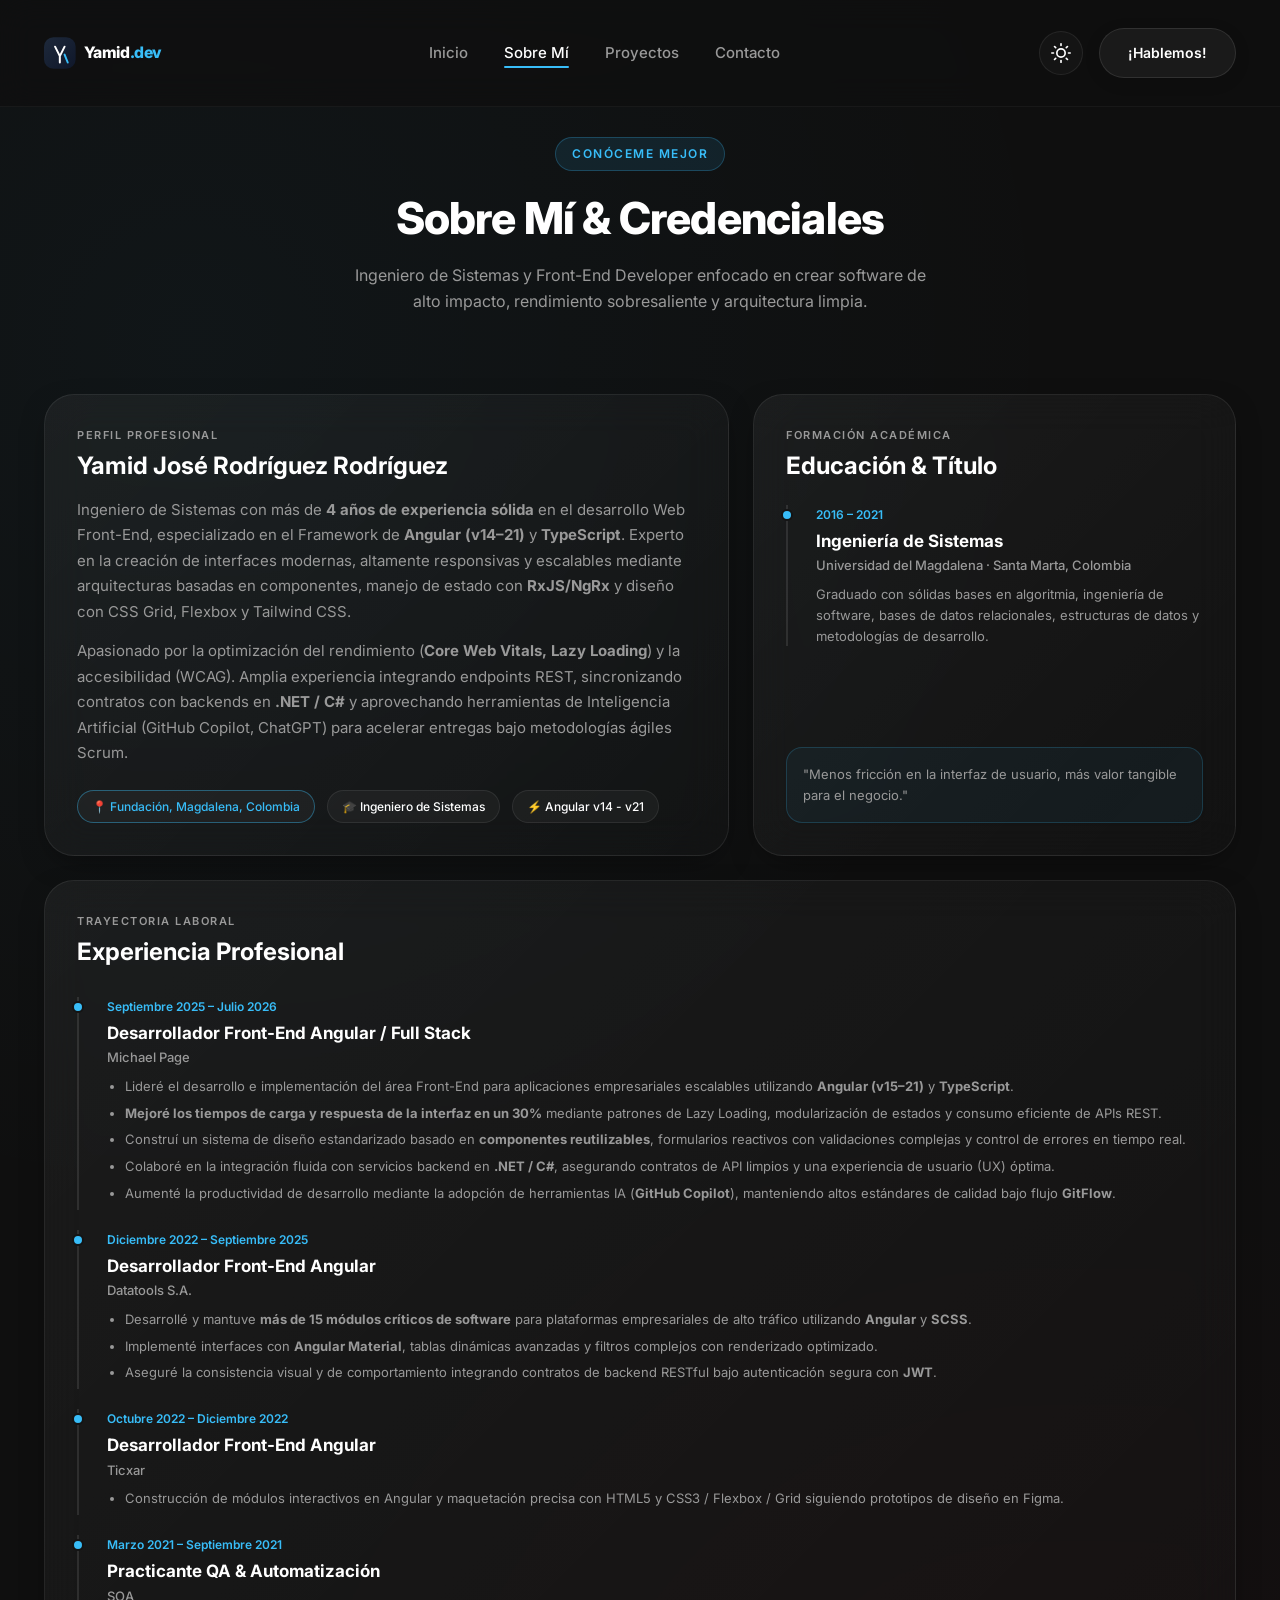
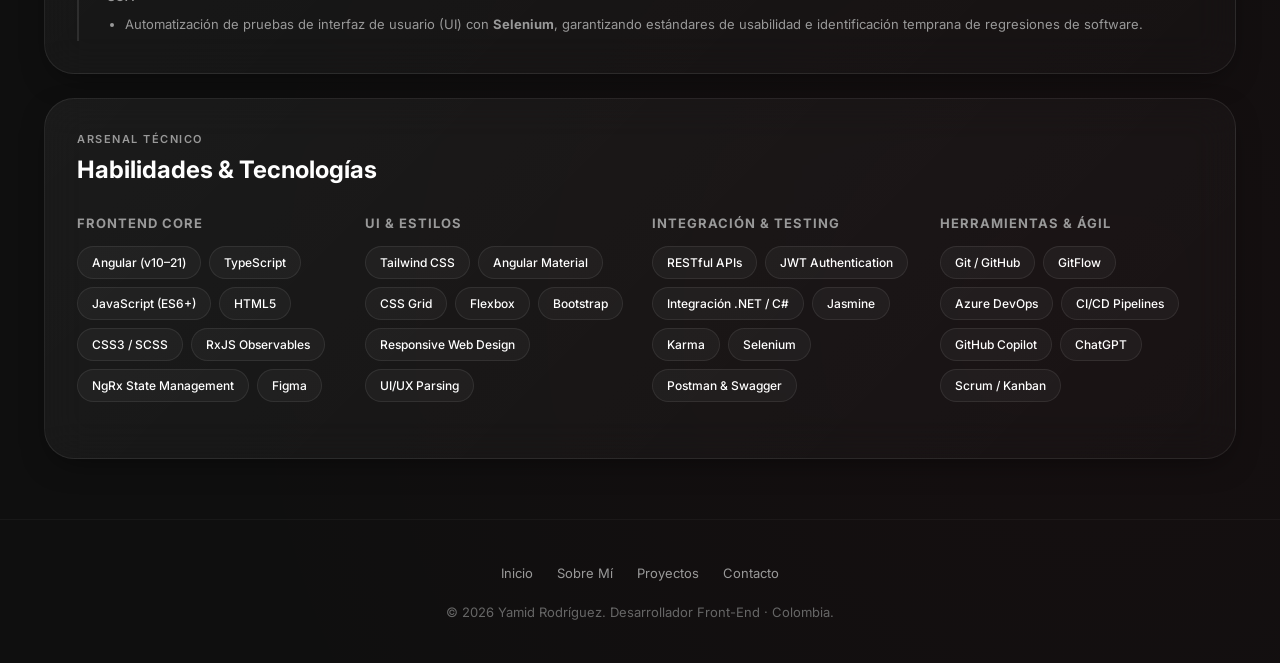
==== commit 88b0ccdb: "fix(mobile): resolve bento grid 2-column squishing on phones and fix mobile menu toggle listener" ====
--- a/about.html
+++ b/about.html
@@ -78,7 +78,7 @@
       <div class="bento-grid">
 
         <!-- Perfil Bio Card (7 columns) -->
-        <article class="bento-card" style="grid-column: span 7;">
+        <article class="bento-card col-span-7">
           <div>
             <span class="card-tag">PERFIL PROFESIONAL</span>
             <h2 class="card-title">Yamid José Rodríguez Rodríguez</h2>
@@ -97,7 +97,7 @@
         </article>
 
         <!-- Formación Académica Card (5 columns) -->
-        <article class="bento-card" style="grid-column: span 5;">
+        <article class="bento-card col-span-5">
           <div>
             <span class="card-tag">FORMACIÓN ACADÉMICA</span>
             <h2 class="card-title">Educación &amp; Título</h2>
@@ -120,7 +120,7 @@
         </article>
 
         <!-- Experiencia Laboral Detallada (12 columns) -->
-        <article class="bento-card" style="grid-column: span 12;">
+        <article class="bento-card col-span-12">
           <div>
             <span class="card-tag">TRAYECTORIA LABORAL</span>
             <h2 class="card-title">Experiencia Profesional</h2>
@@ -141,16 +141,15 @@
                 </ul>
               </div>
 
-              <!-- Datatools -->
+              <!-- Datatools S.A. -->
               <div class="timeline-item">
                 <div class="timeline-date">Diciembre 2022 – Septiembre 2025</div>
                 <div class="timeline-role">Desarrollador Front-End Angular</div>
-                <div class="timeline-company">Datatools</div>
-                <ul class="timeline-desc">
-                  <li>Desarrollé <strong>más de 15 módulos interactivos con Angular</strong>, implementando arquitecturas limpias y patrones de diseño modernos.</li>
-                  <li>Diseñé interfaces completamente responsivas y con alta adaptabilidad usando CSS Grid, Flexbox, SCSS y librerías de componentes como <strong>Angular Material</strong>.</li>
-                  <li>Aseguré flujos de navegación protegidos e integración segura consumiendo Web APIs con <strong>autenticación por JWT</strong>.</li>
-                  <li>Participé activamente en metodologías <strong>Scrum</strong>, liderando la revisión de código (Pull Requests) en Git para mantener la cohesión visual y técnica del sistema.</li>
+                <div class="timeline-company">Datatools S.A.</div>
+                <ul class="timeline-desc">
+                  <li>Desarrollé y mantuve <strong>más de 15 módulos críticos de software</strong> para plataformas empresariales de alto tráfico utilizando <strong>Angular</strong> y <strong>SCSS</strong>.</li>
+                  <li>Implementé interfaces con <strong>Angular Material</strong>, tablas dinámicas avanzadas y filtros complejos con renderizado optimizado.</li>
+                  <li>Aseguré la consistencia visual y de comportamiento integrando contratos de backend RESTful bajo autenticación segura con <strong>JWT</strong>.</li>
                 </ul>
               </div>
 
@@ -160,9 +159,7 @@
                 <div class="timeline-role">Desarrollador Front-End Angular</div>
                 <div class="timeline-company">Ticxar</div>
                 <ul class="timeline-desc">
-                  <li>Creé maquetaciones web de alto impacto e interactividad combinando <strong>Angular y Tailwind CSS</strong>.</li>
-                  <li>Gestión eficiente del flujo de datos asíncrono y reactivo mediante la suite de operadores de <strong>RxJS</strong>.</li>
-                  <li>Diseño e implementación de <strong>pruebas unitarias</strong> para asegurar la consistencia funcional de los componentes clave.</li>
+                  <li>Construcción de módulos interactivos en Angular y maquetación precisa con HTML5 y CSS3 / Flexbox / Grid siguiendo prototipos de diseño en Figma.</li>
                 </ul>
               </div>
 
@@ -181,7 +178,7 @@
         </article>
 
         <!-- Habilidades Técnicas Desglosadas (12 columns) -->
-        <article class="bento-card" id="skills" style="grid-column: span 12;">
+        <article class="bento-card col-span-12" id="skills">
           <div>
             <span class="card-tag">ARSENAL TÉCNICO</span>
             <h2 class="card-title">Habilidades &amp; Tecnologías</h2>
--- a/assets/css/style.css
+++ b/assets/css/style.css
@@ -302,15 +302,51 @@
   border-color: var(--border-hover);
 }
 
-/* Mobile Toggle */
+/* Mobile Toggle & Backdrop */
 .mobile-nav-toggle {
   display: none;
-  background: none;
-  border: none;
+  background: rgba(255, 255, 255, 0.04);
+  border: 1px solid var(--border-color);
   color: var(--text-main);
   cursor: pointer;
   padding: 8px;
-}
+  border-radius: 12px;
+  width: 42px;
+  height: 42px;
+  align-items: center;
+  justify-content: center;
+  transition: var(--transition-smooth);
+}
+
+.mobile-nav-toggle:hover {
+  background: rgba(56, 189, 248, 0.1);
+  border-color: var(--accent);
+}
+
+.nav-backdrop {
+  position: fixed;
+  inset: 0;
+  background: rgba(0, 0, 0, 0.65);
+  backdrop-filter: blur(4px);
+  -webkit-backdrop-filter: blur(4px);
+  z-index: 998;
+  opacity: 0;
+  pointer-events: none;
+  transition: opacity 0.35s ease;
+}
+
+.nav-backdrop.active {
+  opacity: 1;
+  pointer-events: auto;
+}
+
+/* Column Span Utility Classes */
+.col-span-12 { grid-column: span 12; }
+.col-span-8 { grid-column: span 8; }
+.col-span-7 { grid-column: span 7; }
+.col-span-6 { grid-column: span 6; }
+.col-span-5 { grid-column: span 5; }
+.col-span-4 { grid-column: span 4; }
 
 /* ==========================================================================
    Bento Grid Architecture
--- a/assets/css/responsive.css
+++ b/assets/css/responsive.css
@@ -2,7 +2,7 @@
    Responsive Adaptations & Mobile Experience Optimization
    ========================================================================== */
 
-/* 1. Large Tablets & Small Desktops (<= 1080px) */
+/* 1. Large Tablets (<= 1080px) */
 @media (max-width: 1080px) {
   .card-hero-profile {
     grid-column: span 12;
@@ -12,18 +12,9 @@
     grid-column: span 12;
   }
 
-  .card-projects-showcase {
-    grid-column: span 6;
-  }
-
-  .card-services {
-    grid-column: span 6;
-  }
-
-  .card-profiles {
-    grid-column: span 6;
-  }
-
+  .card-projects-showcase,
+  .card-services,
+  .card-profiles,
   .card-stats {
     grid-column: span 6;
   }
@@ -41,6 +32,9 @@
 @media (max-width: 900px) {
   .container {
     padding: 0 20px;
+    width: 100%;
+    max-width: 100%;
+    box-sizing: border-box;
   }
 
   /* Off-canvas Drawer Navigation */
@@ -48,16 +42,16 @@
     position: fixed;
     top: 0;
     right: -100%;
-    width: min(300px, 80vw);
+    width: min(320px, 85vw);
     height: 100vh;
     background: var(--bg-surface);
-    backdrop-filter: blur(20px);
-    -webkit-backdrop-filter: blur(20px);
+    backdrop-filter: blur(25px);
+    -webkit-backdrop-filter: blur(25px);
     flex-direction: column;
     justify-content: center;
     gap: 24px;
     padding: 40px 28px;
-    box-shadow: -12px 0 35px rgba(0, 0, 0, 0.6);
+    box-shadow: -15px 0 40px rgba(0, 0, 0, 0.7);
     transition: right 0.38s cubic-bezier(0.16, 1, 0.3, 1);
     z-index: 999;
     border-left: 1px solid var(--border-color);
@@ -68,30 +62,45 @@
   }
 
   .nav-link {
-    font-size: 18px;
-    padding: 8px 0;
+    font-size: 19px;
+    padding: 10px 0;
   }
 
   .mobile-nav-toggle {
     display: flex;
-    align-items: center;
-    justify-content: center;
-    width: 42px;
-    height: 42px;
-    border-radius: 12px;
-    background: rgba(255, 255, 255, 0.04);
-    border: 1px solid var(--border-color);
     z-index: 1000;
   }
 
-  /* Reset all bento spans to full width */
+  /* FORCED SINGLE COLUMN VERTICAL STACK ON MOBILE/TABLETS */
+  .bento-grid {
+    display: flex !important;
+    flex-direction: column !important;
+    gap: 20px !important;
+    width: 100% !important;
+    box-sizing: border-box !important;
+  }
+
   .bento-grid > article,
   .bento-grid > div,
+  .bento-card,
+  .col-span-12,
+  .col-span-8,
+  .col-span-7,
+  .col-span-6,
+  .col-span-5,
+  .col-span-4,
+  .card-hero-profile,
+  .card-credentials,
   .card-projects-showcase,
   .card-services,
   .card-profiles,
-  .card-stats {
-    grid-column: span 12 !important;
+  .card-stats,
+  .card-cta {
+    grid-column: 1 / -1 !important;
+    width: 100% !important;
+    max-width: 100% !important;
+    flex: 1 1 100% !important;
+    box-sizing: border-box !important;
   }
 
   .works-grid {
@@ -107,20 +116,20 @@
   }
 
   .header-container {
-    height: 70px;
+    height: 68px;
   }
 
   .header-actions .theme-btn {
-    display: none; /* Hide top CTA to keep header clean; CTA is in hero and drawer */
+    display: none; /* Hide header CTA to keep header minimal on phone screens */
   }
 
   /* Bento Grid & Card spacing */
   .bento-section {
-    padding: 24px 0 60px 0;
+    padding: 20px 0 50px 0;
   }
 
   .bento-grid {
-    gap: 16px;
+    gap: 16px !important;
   }
 
   .bento-card {
@@ -137,8 +146,8 @@
   }
 
   .hero-avatar-box {
-    width: 140px;
-    height: 140px;
+    width: 135px;
+    height: 135px;
     border-radius: 20px;
     margin: 0 auto;
   }
@@ -147,39 +156,45 @@
     width: 100%;
   }
 
+  .hero-role-pill {
+    font-size: 11px;
+    padding: 5px 12px;
+    margin-bottom: 10px;
+  }
+
   .hero-name {
-    font-size: clamp(26px, 7vw, 32px);
+    font-size: clamp(24px, 7vw, 30px);
     line-height: 1.2;
     margin-bottom: 12px;
   }
 
   .hero-bio {
-    font-size: 14px;
+    font-size: 13.5px;
     line-height: 1.6;
   }
 
   /* Page Headers */
   .page-header {
-    padding: 40px 0 20px 0;
+    padding: 35px 0 18px 0;
   }
 
   .page-title {
-    font-size: clamp(26px, 6.5vw, 34px);
+    font-size: clamp(24px, 6.5vw, 32px);
     line-height: 1.25;
   }
 
   .page-subtitle {
-    font-size: 14px;
+    font-size: 13.5px;
     line-height: 1.6;
   }
 
   /* CTA Card */
   .card-cta {
-    padding: 30px 20px;
+    padding: 28px 18px;
   }
 
   .cta-headline {
-    font-size: clamp(22px, 6vw, 30px);
+    font-size: clamp(22px, 6vw, 28px);
     line-height: 1.3;
   }
 
@@ -187,18 +202,19 @@
     flex-direction: column;
     width: 100%;
     gap: 12px;
+    margin-top: 20px;
   }
 
   .cta-actions .theme-btn {
     width: 100%;
     text-align: center;
-    padding: 14px 20px;
+    padding: 14px 18px;
   }
 
   /* Stats Container */
   .stats-container {
     grid-template-columns: 1fr;
-    gap: 14px;
+    gap: 12px;
   }
 
   .stat-item {
@@ -209,10 +225,10 @@
   }
 
   .stat-number {
-    font-size: 34px;
-  }
-
-  /* Works Filter Tabs with horizontal touch scrolling */
+    font-size: 32px;
+  }
+
+  /* Works Filter Tabs */
   .filter-tabs {
     display: flex;
     overflow-x: auto;
@@ -220,7 +236,7 @@
     -webkit-overflow-scrolling: touch;
     gap: 8px;
     padding-bottom: 8px;
-    margin-bottom: 24px;
+    margin-bottom: 20px;
     scrollbar-width: none;
   }
 
@@ -230,14 +246,14 @@
 
   .filter-btn {
     flex-shrink: 0;
-    padding: 8px 16px;
-    font-size: 12.5px;
+    padding: 8px 14px;
+    font-size: 12px;
     white-space: nowrap;
   }
 
   /* Project Card inside works.html */
   .project-media {
-    height: 190px;
+    height: 180px;
     border-radius: 16px;
   }
 
@@ -256,30 +272,57 @@
   /* Contact Page on Mobile */
   .contact-info-list {
     gap: 12px;
+    margin-top: 18px;
   }
 
   .contact-info-item {
     flex-wrap: wrap;
+    align-items: center;
     gap: 12px;
     padding: 14px;
     border-radius: 16px;
+    width: 100%;
+    box-sizing: border-box;
+  }
+
+  .contact-info-icon {
+    width: 38px;
+    height: 38px;
+    border-radius: 10px;
   }
 
   .contact-info-text {
-    flex: 1 1 180px;
+    flex: 1 1 150px;
+    min-width: 0;
+  }
+
+  .contact-info-text h5 {
+    font-size: 10px;
   }
 
   .contact-info-text p {
-    font-size: 13.5px;
+    font-size: 13px;
     word-break: break-all;
   }
 
   .contact-item-actions {
     width: 100%;
+    display: flex;
+    align-items: center;
     justify-content: flex-end;
+    gap: 8px;
     margin-left: 0;
-    padding-top: 6px;
-    border-top: 1px solid rgba(255, 255, 255, 0.05);
+    padding-top: 8px;
+    border-top: 1px solid rgba(255, 255, 255, 0.06);
+  }
+
+  .contact-item-actions .copy-btn {
+    padding: 6px;
+  }
+
+  .contact-item-actions .contact-action-link {
+    font-size: 11.5px;
+    padding: 5px 12px;
   }
 
   /* Services icons grid */
@@ -292,7 +335,17 @@
     padding: 14px 10px;
   }
 
-  /* Arrow action floating buttons */
+  /* Social Profiles Buttons Grid */
+  .social-links-grid {
+    gap: 12px;
+  }
+
+  .social-circle-btn {
+    width: 48px;
+    height: 48px;
+  }
+
+  /* Floating Arrow Action Button */
   .card-arrow-btn {
     bottom: 18px;
     right: 18px;
@@ -303,23 +356,32 @@
   /* Footer on mobile */
   .footer-inner {
     flex-direction: column;
-    gap: 18px;
+    gap: 16px;
     text-align: center;
-    padding: 30px 0;
+    padding: 28px 0;
   }
 
   .footer-nav {
     flex-wrap: wrap;
     justify-content: center;
-    gap: 16px;
+    gap: 14px;
+  }
+
+  .footer-copy {
+    font-size: 12px;
+    line-height: 1.5;
   }
 }
 
 /* 4. Extra Small Phones (<= 400px) */
 @media (max-width: 400px) {
+  .container {
+    padding: 0 12px;
+  }
+
   .hero-avatar-box {
-    width: 120px;
-    height: 120px;
+    width: 115px;
+    height: 115px;
   }
 
   .bento-card {
@@ -332,7 +394,7 @@
   }
 
   .logo-img {
-    height: 34px;
+    height: 32px;
   }
 
   .card-title {
@@ -340,7 +402,7 @@
   }
 
   .skill-tag {
-    font-size: 11.5px;
-    padding: 5px 10px;
+    font-size: 11px;
+    padding: 4px 8px;
   }
 }
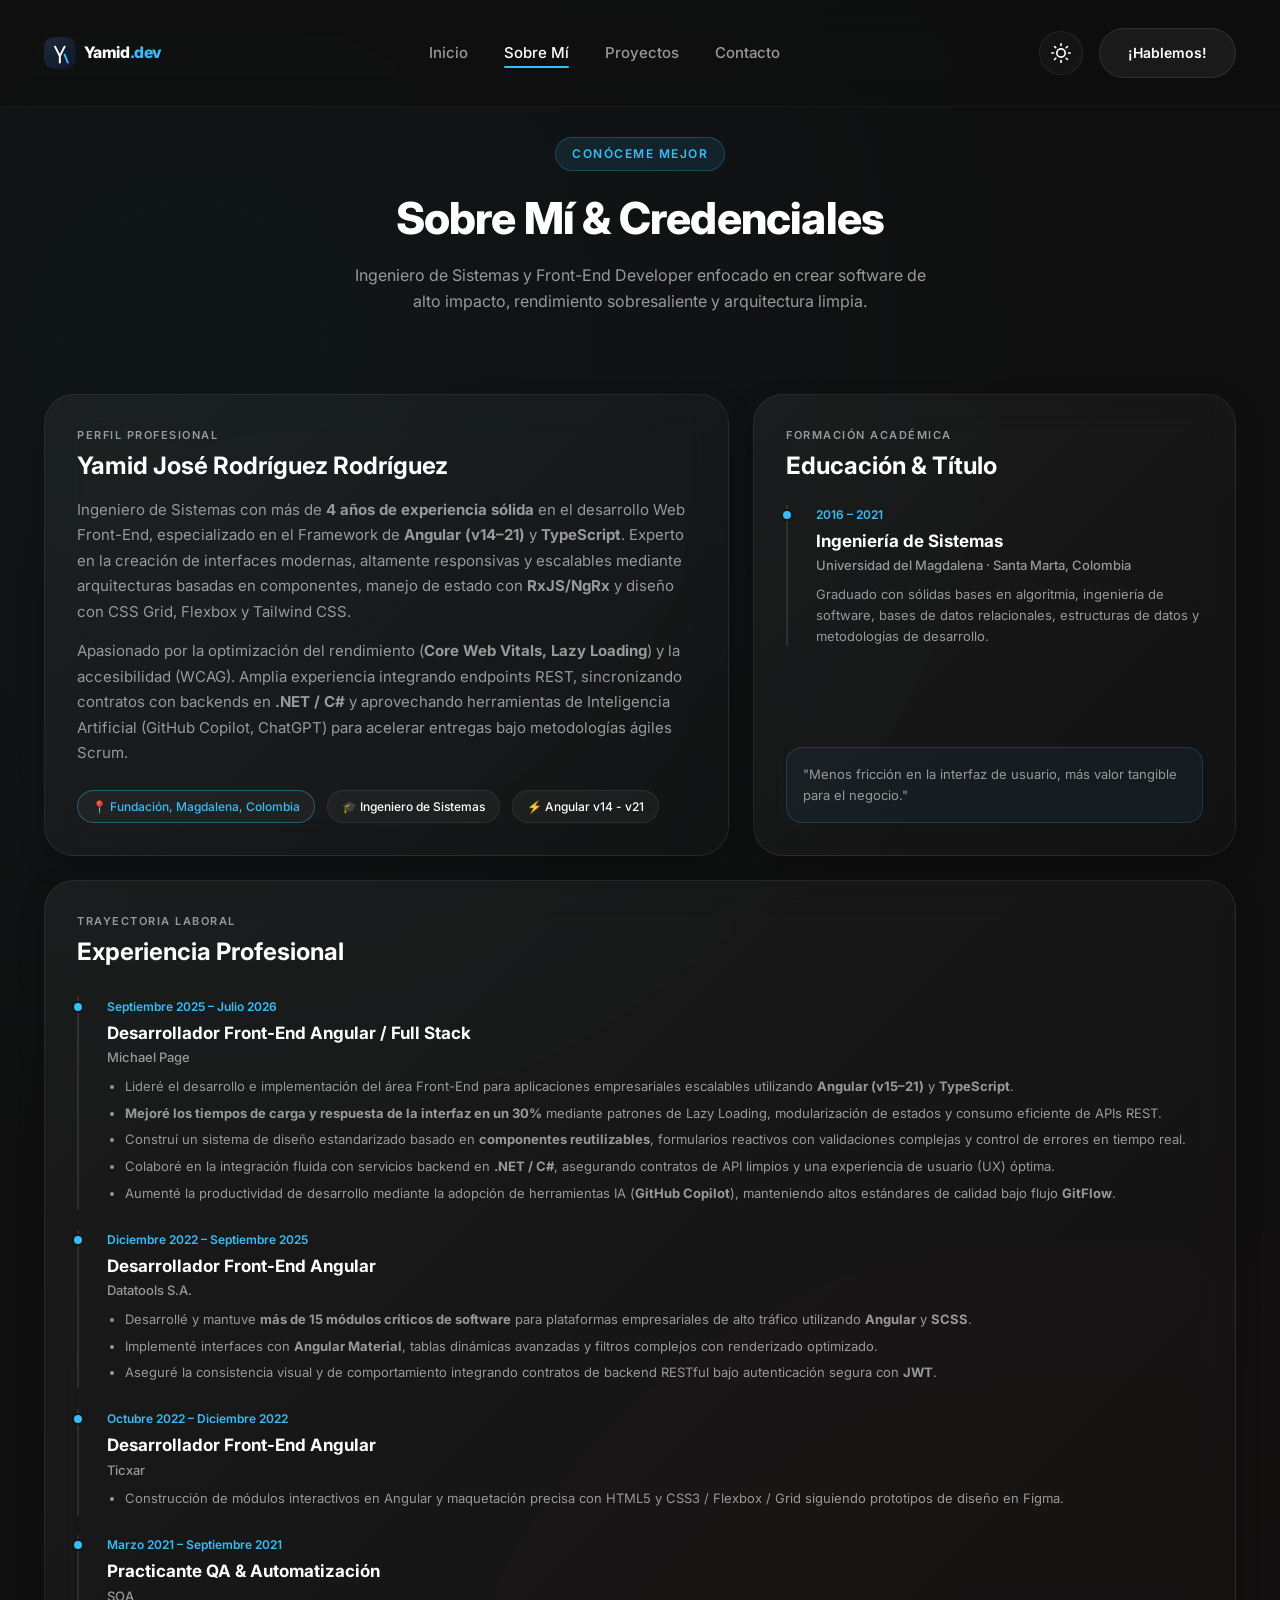
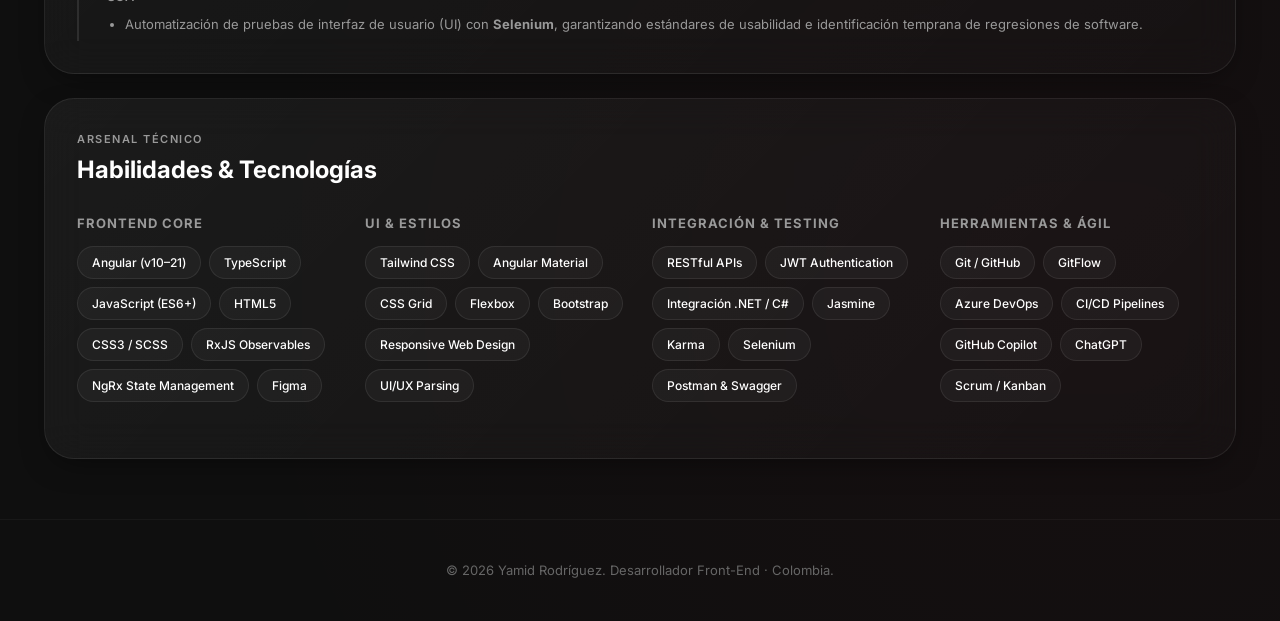
==== commit 6ddfe72c: "style: format HTML files and remove CV PDF asset" ====
--- a/about.html
+++ b/about.html
@@ -1,16 +1,19 @@
 <!DOCTYPE html>
 <html lang="es" data-theme="dark">
+
 <head>
   <meta charset="UTF-8">
   <meta name="viewport" content="width=device-width, initial-scale=1.0">
   <meta name="color-scheme" content="dark light">
   <title>Sobre Mí & Trayectoria | Yamid Rodríguez</title>
-  <meta name="description" content="Conoce la trayectoria profesional, experiencia en Michael Page y Datatools, habilidades técnicas y educación de Yamid José Rodríguez Rodríguez.">
+  <meta name="description"
+    content="Conoce la trayectoria profesional, experiencia en Michael Page y Datatools, habilidades técnicas y educación de Yamid José Rodríguez Rodríguez.">
 
   <!-- Google Fonts: Inter -->
   <link rel="preconnect" href="https://fonts.googleapis.com">
   <link rel="preconnect" href="https://fonts.gstatic.com" crossorigin>
-  <link href="https://fonts.googleapis.com/css2?family=Inter:wght@300;400;500;600;700;800;900&display=swap" rel="stylesheet">
+  <link href="https://fonts.googleapis.com/css2?family=Inter:wght@300;400;500;600;700;800;900&display=swap"
+    rel="stylesheet">
 
   <!-- CSS Stylesheets -->
   <link rel="stylesheet" href="./assets/css/style.css">
@@ -18,6 +21,7 @@
 
   <script src="./assets/js/theme.js"></script>
 </head>
+
 <body>
 
   <!-- Header Area -->
@@ -25,14 +29,16 @@
     <div class="container header-container">
       <a href="index.html" class="logo-wrapper" aria-label="Ir al inicio">
         <svg class="logo-img" viewBox="0 0 160 48" fill="none" height="38" aria-label="Yamid.dev">
-          <rect width="40" height="40" y="4" rx="12" fill="url(#logo-grad)"/>
-          <path d="M14 16L20 28L26 16M20 28V36" stroke="#ffffff" stroke-width="2.5" stroke-linecap="round" stroke-linejoin="round"/>
-          <path d="M26 26L30 36" stroke="#38bdf8" stroke-width="2.5" stroke-linecap="round"/>
-          <text x="50" y="30" class="logo-text-main" font-family="'Inter', -apple-system, sans-serif" font-size="20" font-weight="800" letter-spacing="-0.5">Yamid<tspan class="logo-text-accent">.dev</tspan></text>
+          <rect width="40" height="40" y="4" rx="12" fill="url(#logo-grad)" />
+          <path d="M14 16L20 28L26 16M20 28V36" stroke="#ffffff" stroke-width="2.5" stroke-linecap="round"
+            stroke-linejoin="round" />
+          <path d="M26 26L30 36" stroke="#38bdf8" stroke-width="2.5" stroke-linecap="round" />
+          <text x="50" y="30" class="logo-text-main" font-family="'Inter', -apple-system, sans-serif" font-size="20"
+            font-weight="800" letter-spacing="-0.5">Yamid<tspan class="logo-text-accent">.dev</tspan></text>
           <defs>
             <linearGradient id="logo-grad" x1="0" y1="4" x2="40" y2="44" gradientUnits="userSpaceOnUse">
-              <stop stop-color="#1e293b"/>
-              <stop offset="1" stop-color="#0f172a"/>
+              <stop stop-color="#1e293b" />
+              <stop offset="1" stop-color="#0f172a" />
             </linearGradient>
           </defs>
         </svg>
@@ -67,7 +73,8 @@
       <span class="page-badge">CONÓCEME MEJOR</span>
       <h1 class="page-title">Sobre Mí &amp; Credenciales</h1>
       <p class="page-subtitle">
-        Ingeniero de Sistemas y Front-End Developer enfocado en crear software de alto impacto, rendimiento sobresaliente y arquitectura limpia.
+        Ingeniero de Sistemas y Front-End Developer enfocado en crear software de alto impacto, rendimiento
+        sobresaliente y arquitectura limpia.
       </p>
     </div>
   </section>
@@ -83,14 +90,22 @@
             <span class="card-tag">PERFIL PROFESIONAL</span>
             <h2 class="card-title">Yamid José Rodríguez Rodríguez</h2>
             <p class="card-desc" style="font-size: 15px; margin-top: 16px; line-height: 1.7;">
-              Ingeniero de Sistemas con más de <strong>4 años de experiencia sólida</strong> en el desarrollo Web Front-End, especializado en el Framework de <strong>Angular (v14–21)</strong> y <strong>TypeScript</strong>. Experto en la creación de interfaces modernas, altamente responsivas y escalables mediante arquitecturas basadas en componentes, manejo de estado con <strong>RxJS/NgRx</strong> y diseño con CSS Grid, Flexbox y Tailwind CSS.
+              Ingeniero de Sistemas con más de <strong>4 años de experiencia sólida</strong> en el desarrollo Web
+              Front-End, especializado en el Framework de <strong>Angular (v14–21)</strong> y
+              <strong>TypeScript</strong>. Experto en la creación de interfaces modernas, altamente responsivas y
+              escalables mediante arquitecturas basadas en componentes, manejo de estado con <strong>RxJS/NgRx</strong>
+              y diseño con CSS Grid, Flexbox y Tailwind CSS.
             </p>
             <p class="card-desc" style="font-size: 15px; margin-top: 14px; line-height: 1.7;">
-              Apasionado por la optimización del rendimiento (<strong>Core Web Vitals, Lazy Loading</strong>) y la accesibilidad (WCAG). Amplia experiencia integrando endpoints REST, sincronizando contratos con backends en <strong>.NET / C#</strong> y aprovechando herramientas de Inteligencia Artificial (GitHub Copilot, ChatGPT) para acelerar entregas bajo metodologías ágiles Scrum.
+              Apasionado por la optimización del rendimiento (<strong>Core Web Vitals, Lazy Loading</strong>) y la
+              accesibilidad (WCAG). Amplia experiencia integrando endpoints REST, sincronizando contratos con backends
+              en <strong>.NET / C#</strong> y aprovechando herramientas de Inteligencia Artificial (GitHub Copilot,
+              ChatGPT) para acelerar entregas bajo metodologías ágiles Scrum.
             </p>
           </div>
           <div style="margin-top: 24px; display: flex; gap: 12px; flex-wrap: wrap;">
-            <span class="skill-tag" style="border-color: rgba(56, 189, 248, 0.4); color: var(--accent);">📍 Fundación, Magdalena, Colombia</span>
+            <span class="skill-tag" style="border-color: rgba(56, 189, 248, 0.4); color: var(--accent);">📍 Fundación,
+              Magdalena, Colombia</span>
             <span class="skill-tag">🎓 Ingeniero de Sistemas</span>
             <span class="skill-tag">⚡ Angular v14 - v21</span>
           </div>
@@ -107,12 +122,14 @@
                 <div class="timeline-role">Ingeniería de Sistemas</div>
                 <div class="timeline-company">Universidad del Magdalena · Santa Marta, Colombia</div>
                 <p class="timeline-desc">
-                  Graduado con sólidas bases en algoritmia, ingeniería de software, bases de datos relacionales, estructuras de datos y metodologías de desarrollo.
+                  Graduado con sólidas bases en algoritmia, ingeniería de software, bases de datos relacionales,
+                  estructuras de datos y metodologías de desarrollo.
                 </p>
               </div>
             </div>
           </div>
-          <div style="margin-top: 24px; padding: 16px; background: rgba(56, 189, 248, 0.05); border: 1px solid rgba(56, 189, 248, 0.2); border-radius: 16px;">
+          <div
+            style="margin-top: 24px; padding: 16px; background: rgba(56, 189, 248, 0.05); border: 1px solid rgba(56, 189, 248, 0.2); border-radius: 16px;">
             <p style="font-size: 13px; color: var(--text-muted);">
               "Menos fricción en la interfaz de usuario, más valor tangible para el negocio."
             </p>
@@ -124,7 +141,7 @@
           <div>
             <span class="card-tag">TRAYECTORIA LABORAL</span>
             <h2 class="card-title">Experiencia Profesional</h2>
-            
+
             <div class="timeline-list" style="margin-top: 30px;">
 
               <!-- Michael Page -->
@@ -133,11 +150,17 @@
                 <div class="timeline-role">Desarrollador Front-End Angular / Full Stack</div>
                 <div class="timeline-company">Michael Page</div>
                 <ul class="timeline-desc">
-                  <li>Lideré el desarrollo e implementación del área Front-End para aplicaciones empresariales escalables utilizando <strong>Angular (v15–21)</strong> y <strong>TypeScript</strong>.</li>
-                  <li><strong>Mejoré los tiempos de carga y respuesta de la interfaz en un 30%</strong> mediante patrones de Lazy Loading, modularización de estados y consumo eficiente de APIs REST.</li>
-                  <li>Construí un sistema de diseño estandarizado basado en <strong>componentes reutilizables</strong>, formularios reactivos con validaciones complejas y control de errores en tiempo real.</li>
-                  <li>Colaboré en la integración fluida con servicios backend en <strong>.NET / C#</strong>, asegurando contratos de API limpios y una experiencia de usuario (UX) óptima.</li>
-                  <li>Aumenté la productividad de desarrollo mediante la adopción de herramientas IA (<strong>GitHub Copilot</strong>), manteniendo altos estándares de calidad bajo flujo <strong>GitFlow</strong>.</li>
+                  <li>Lideré el desarrollo e implementación del área Front-End para aplicaciones empresariales
+                    escalables utilizando <strong>Angular (v15–21)</strong> y <strong>TypeScript</strong>.</li>
+                  <li><strong>Mejoré los tiempos de carga y respuesta de la interfaz en un 30%</strong> mediante
+                    patrones de Lazy Loading, modularización de estados y consumo eficiente de APIs REST.</li>
+                  <li>Construí un sistema de diseño estandarizado basado en <strong>componentes reutilizables</strong>,
+                    formularios reactivos con validaciones complejas y control de errores en tiempo real.</li>
+                  <li>Colaboré en la integración fluida con servicios backend en <strong>.NET / C#</strong>, asegurando
+                    contratos de API limpios y una experiencia de usuario (UX) óptima.</li>
+                  <li>Aumenté la productividad de desarrollo mediante la adopción de herramientas IA (<strong>GitHub
+                      Copilot</strong>), manteniendo altos estándares de calidad bajo flujo <strong>GitFlow</strong>.
+                  </li>
                 </ul>
               </div>
 
@@ -147,9 +170,12 @@
                 <div class="timeline-role">Desarrollador Front-End Angular</div>
                 <div class="timeline-company">Datatools S.A.</div>
                 <ul class="timeline-desc">
-                  <li>Desarrollé y mantuve <strong>más de 15 módulos críticos de software</strong> para plataformas empresariales de alto tráfico utilizando <strong>Angular</strong> y <strong>SCSS</strong>.</li>
-                  <li>Implementé interfaces con <strong>Angular Material</strong>, tablas dinámicas avanzadas y filtros complejos con renderizado optimizado.</li>
-                  <li>Aseguré la consistencia visual y de comportamiento integrando contratos de backend RESTful bajo autenticación segura con <strong>JWT</strong>.</li>
+                  <li>Desarrollé y mantuve <strong>más de 15 módulos críticos de software</strong> para plataformas
+                    empresariales de alto tráfico utilizando <strong>Angular</strong> y <strong>SCSS</strong>.</li>
+                  <li>Implementé interfaces con <strong>Angular Material</strong>, tablas dinámicas avanzadas y filtros
+                    complejos con renderizado optimizado.</li>
+                  <li>Aseguré la consistencia visual y de comportamiento integrando contratos de backend RESTful bajo
+                    autenticación segura con <strong>JWT</strong>.</li>
                 </ul>
               </div>
 
@@ -159,7 +185,8 @@
                 <div class="timeline-role">Desarrollador Front-End Angular</div>
                 <div class="timeline-company">Ticxar</div>
                 <ul class="timeline-desc">
-                  <li>Construcción de módulos interactivos en Angular y maquetación precisa con HTML5 y CSS3 / Flexbox / Grid siguiendo prototipos de diseño en Figma.</li>
+                  <li>Construcción de módulos interactivos en Angular y maquetación precisa con HTML5 y CSS3 / Flexbox /
+                    Grid siguiendo prototipos de diseño en Figma.</li>
                 </ul>
               </div>
 
@@ -169,7 +196,8 @@
                 <div class="timeline-role">Practicante QA &amp; Automatización</div>
                 <div class="timeline-company">SOA</div>
                 <ul class="timeline-desc">
-                  <li>Automatización de pruebas de interfaz de usuario (UI) con <strong>Selenium</strong>, garantizando estándares de usabilidad e identificación temprana de regresiones de software.</li>
+                  <li>Automatización de pruebas de interfaz de usuario (UI) con <strong>Selenium</strong>, garantizando
+                    estándares de usabilidad e identificación temprana de regresiones de software.</li>
                 </ul>
               </div>
 
@@ -182,9 +210,10 @@
           <div>
             <span class="card-tag">ARSENAL TÉCNICO</span>
             <h2 class="card-title">Habilidades &amp; Tecnologías</h2>
-            
-            <div style="display: grid; grid-template-columns: repeat(auto-fit, minmax(260px, 1fr)); gap: 24px; margin-top: 28px;">
-              
+
+            <div
+              style="display: grid; grid-template-columns: repeat(auto-fit, minmax(260px, 1fr)); gap: 24px; margin-top: 28px;">
+
               <!-- Frontend Core -->
               <div class="skills-category">
                 <h4>Frontend Core</h4>
@@ -253,12 +282,6 @@
   <!-- Footer -->
   <footer class="footer-area">
     <div class="container footer-inner">
-      <ul class="footer-nav">
-        <li><a href="index.html">Inicio</a></li>
-        <li><a href="about.html">Sobre Mí</a></li>
-        <li><a href="works.html">Proyectos</a></li>
-        <li><a href="contact.html">Contacto</a></li>
-      </ul>
       <p class="footer-copy">
         © 2026 Yamid Rodríguez. Desarrollador Front-End · Colombia.
       </p>
@@ -267,4 +290,5 @@
 
   <script src="./assets/js/main.js"></script>
 </body>
-</html>
+
+</html>
